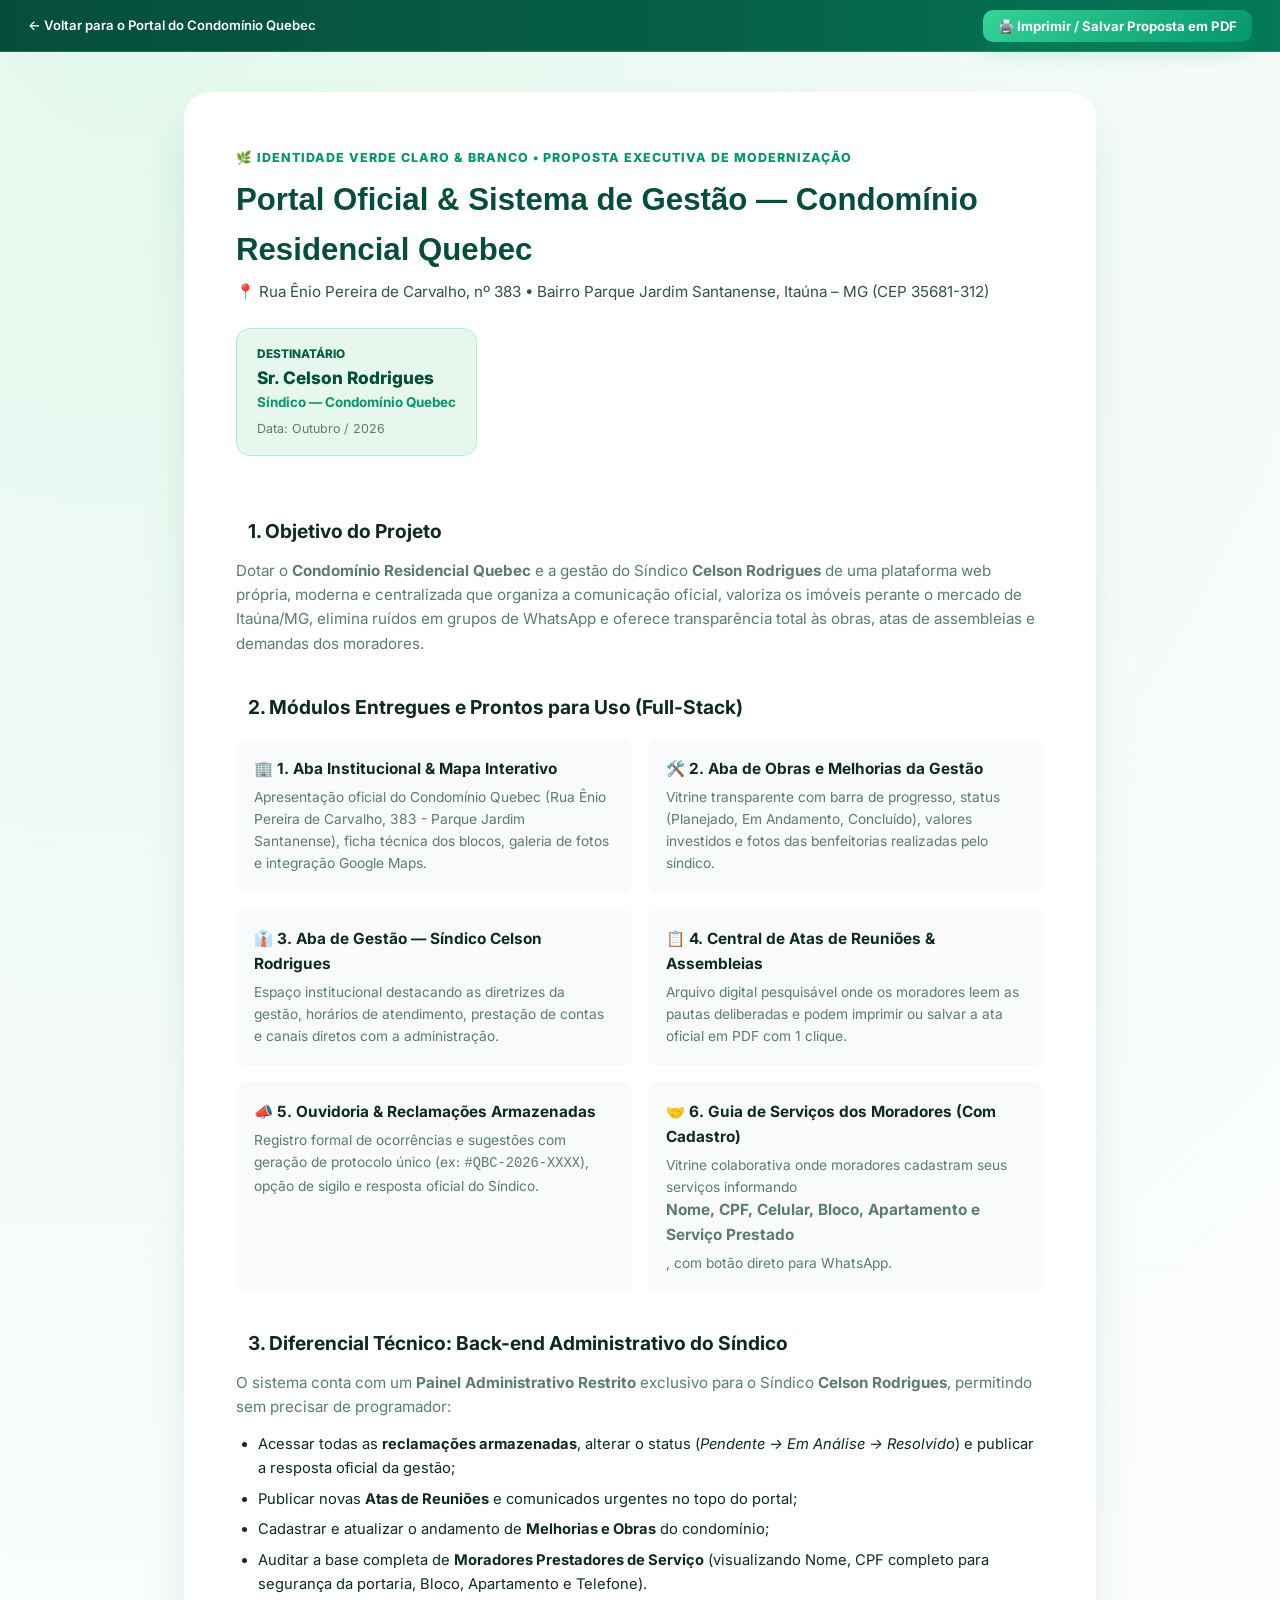
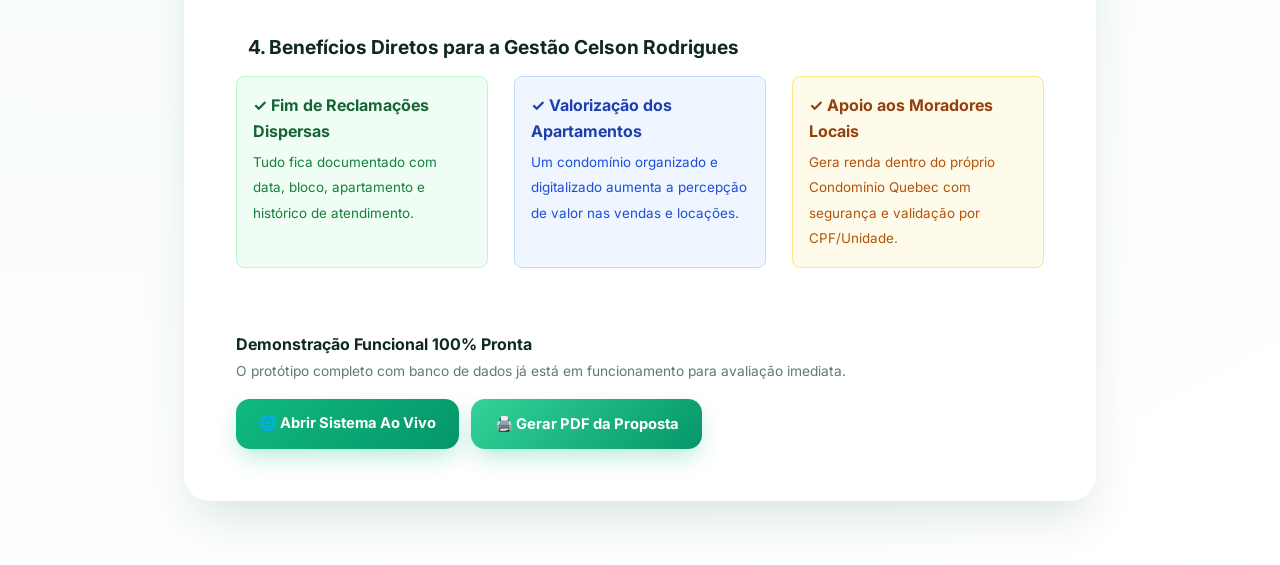
==== proposta-sindico.html @ 851bff45 "Add files via upload" ====
<!DOCTYPE html>
<html lang="pt-BR">
<head>
  <meta charset="UTF-8" />
  <meta name="viewport" content="width=device-width, initial-scale=1.0" />
  <title>Proposta Executiva de Implantação | Portal Condomínio Residencial Quebec</title>
  <link rel="preconnect" href="https://fonts.googleapis.com">
  <link rel="preconnect" href="https://fonts.gstatic.com" crossorigin>
  <link href="https://fonts.googleapis.com/css2?family=Inter:wght@400;500;600;700;800&display=swap" rel="stylesheet">
  <link rel="stylesheet" href="styles.css" />
  <style>
    .proposal-wrap {
      max-width: 960px;
      margin: 2.5rem auto 4rem;
      padding: 0 1.5rem;
    }
    .proposal-sheet {
      background: #ffffff;
      border: 1px solid var(--border);
      border-radius: var(--radius-lg);
      padding: 3.25rem;
      box-shadow: var(--shadow-lg);
    }
    .proposal-header {
      display: flex;
      justify-content: space-between;
      align-items: flex-start;
      border-bottom: 3px solid var(--bg-dark);
      padding-bottom: 1.75rem;
      margin-bottom: 2rem;
      gap: 1.5rem;
      flex-wrap: wrap;
    }
    .proposal-section {
      margin-bottom: 2.25rem;
    }
    .proposal-section h3 {
      font-size: 1.2rem;
      color: var(--bg-dark);
      margin-bottom: 0.75rem;
      border-left: 4px solid var(--accent);
      padding-left: 0.75rem;
    }
    .module-grid {
      display: grid;
      grid-template-columns: repeat(2, 1fr);
      gap: 1rem;
      margin-top: 1rem;
    }
    .module-box {
      background: #f8fafc;
      border: 1px solid var(--border);
      border-radius: 10px;
      padding: 1.15rem;
    }
    .module-box strong {
      display: block;
      color: var(--primary);
      margin-bottom: 0.3rem;
      font-size: 0.96rem;
    }
    .module-box p {
      font-size: 0.86rem;
      color: var(--text-muted);
    }
    @media print {
      .no-print { display: none !important; }
      body { background: #fff; }
      .proposal-sheet { box-shadow: none; border: none; padding: 0; }
    }
    @media (max-width: 768px) {
      .module-grid { grid-template-columns: 1fr; }
      .proposal-sheet { padding: 1.75rem; }
    }
  </style>
</head>
<body>

  <div class="topbar no-print">
    <div class="topbar-inner">
      <div>
        <a href="index.html" style="color:#fff; text-decoration:none; font-weight:600;">← Voltar para o Portal do Condomínio Quebec</a>
      </div>
      <div style="display:flex; gap:0.75rem;">
        <button class="btn btn-gold btn-sm" onclick="window.print()">🖨️ Imprimir / Salvar Proposta em PDF</button>
      </div>
    </div>
  </div>

  <div class="proposal-wrap">
    <div class="proposal-sheet">
      <div class="proposal-header" style="border-bottom-color: var(--green-forest);">
        <div>
          <span style="font-size:0.78rem; font-weight:800; color:var(--green-medium); text-transform:uppercase; letter-spacing:0.08em;">
            🌿 Identidade Verde Claro & Branco • Proposta Executiva de Modernização
          </span>
          <h1 style="font-family:'Outfit',sans-serif; font-size:1.95rem; font-weight:800; color:var(--green-forest); margin-top:0.35rem;">
            Portal Oficial & Sistema de Gestão — Condomínio Residencial Quebec
          </h1>
          <p style="color:var(--text-body); font-size:0.95rem; margin-top:0.3rem;">
            📍 Rua Ênio Pereira de Carvalho, nº 383 • Bairro Parque Jardim Santanense, Itaúna – MG (CEP 35681-312)
          </p>
        </div>
        <div style="background:var(--bg-soft-green); border:1.5px solid var(--border-strong); padding:1rem 1.25rem; border-radius:14px; min-width:240px;">
          <div style="font-size:0.74rem; color:var(--green-deep); text-transform:uppercase; font-weight:800;">Destinatário</div>
          <div style="font-size:1.08rem; font-weight:800; color:var(--green-forest);">Sr. Celson Rodrigues</div>
          <div style="font-size:0.84rem; color:var(--green-medium); font-weight:700;">Síndico — Condomínio Quebec</div>
          <div style="font-size:0.78rem; color:var(--text-muted); margin-top:0.35rem;">Data: Outubro / 2026</div>
        </div>
      </div>

      <div class="proposal-section">
        <h3>1. Objetivo do Projeto</h3>
        <p style="color:var(--text-muted); font-size:0.95rem;">
          Dotar o <strong>Condomínio Residencial Quebec</strong> e a gestão do Síndico <strong>Celson Rodrigues</strong> de uma plataforma web própria, moderna e centralizada que organiza a comunicação oficial, valoriza os imóveis perante o mercado de Itaúna/MG, elimina ruídos em grupos de WhatsApp e oferece transparência total às obras, atas de assembleias e demandas dos moradores.
        </p>
      </div>

      <div class="proposal-section">
        <h3>2. Módulos Entregues e Prontos para Uso (Full-Stack)</h3>
        <div class="module-grid">
          <div class="module-box">
            <strong>🏢 1. Aba Institucional & Mapa Interativo</strong>
            <p>Apresentação oficial do Condomínio Quebec (Rua Ênio Pereira de Carvalho, 383 - Parque Jardim Santanense), ficha técnica dos blocos, galeria de fotos e integração Google Maps.</p>
          </div>
          <div class="module-box">
            <strong>🛠️ 2. Aba de Obras e Melhorias da Gestão</strong>
            <p>Vitrine transparente com barra de progresso, status (Planejado, Em Andamento, Concluído), valores investidos e fotos das benfeitorias realizadas pelo síndico.</p>
          </div>
          <div class="module-box">
            <strong>👔 3. Aba de Gestão — Síndico Celson Rodrigues</strong>
            <p>Espaço institucional destacando as diretrizes da gestão, horários de atendimento, prestação de contas e canais diretos com a administração.</p>
          </div>
          <div class="module-box">
            <strong>📋 4. Central de Atas de Reuniões & Assembleias</strong>
            <p>Arquivo digital pesquisável onde os moradores leem as pautas deliberadas e podem imprimir ou salvar a ata oficial em PDF com 1 clique.</p>
          </div>
          <div class="module-box">
            <strong>📣 5. Ouvidoria & Reclamações Armazenadas</strong>
            <p>Registro formal de ocorrências e sugestões com geração de protocolo único (ex: <code>#QBC-2026-XXXX</code>), opção de sigilo e resposta oficial do Síndico.</p>
          </div>
          <div class="module-box">
            <strong>🤝 6. Guia de Serviços dos Moradores (Com Cadastro)</strong>
            <p>Vitrine colaborativa onde moradores cadastram seus serviços informando <strong>Nome, CPF, Celular, Bloco, Apartamento e Serviço Prestado</strong>, com botão direto para WhatsApp.</p>
          </div>
        </div>
      </div>

      <div class="proposal-section">
        <h3>3. Diferencial Técnico: Back-end Administrativo do Síndico</h3>
        <p style="color:var(--text-muted); font-size:0.95rem; margin-bottom:0.85rem;">
          O sistema conta com um <strong>Painel Administrativo Restrito</strong> exclusivo para o Síndico <strong>Celson Rodrigues</strong>, permitindo sem precisar de programador:
        </p>
        <ul style="padding-left:1.35rem; color:var(--text-main); font-size:0.92rem; display:flex; flex-direction:column; gap:0.45rem;">
          <li>Acessar todas as <strong>reclamações armazenadas</strong>, alterar o status (<em>Pendente → Em Análise → Resolvido</em>) e publicar a resposta oficial da gestão;</li>
          <li>Publicar novas <strong>Atas de Reuniões</strong> e comunicados urgentes no topo do portal;</li>
          <li>Cadastrar e atualizar o andamento de <strong>Melhorias e Obras</strong> do condomínio;</li>
          <li>Auditar a base completa de <strong>Moradores Prestadores de Serviço</strong> (visualizando Nome, CPF completo para segurança da portaria, Bloco, Apartamento e Telefone).</li>
        </ul>
      </div>

      <div class="proposal-section">
        <h3>4. Benefícios Diretos para a Gestão Celson Rodrigues</h3>
        <div class="grid-3" style="margin-top:0.85rem;">
          <div style="background:#f0fdf4; border:1px solid #bbf7d0; padding:1rem; border-radius:8px;">
            <strong style="color:#166534; display:block; margin-bottom:0.25rem;">✓ Fim de Reclamações Dispersas</strong>
            <span style="font-size:0.84rem; color:#15803d;">Tudo fica documentado com data, bloco, apartamento e histórico de atendimento.</span>
          </div>
          <div style="background:#eff6ff; border:1px solid #bfdbfe; padding:1rem; border-radius:8px;">
            <strong style="color:#1e40af; display:block; margin-bottom:0.25rem;">✓ Valorização dos Apartamentos</strong>
            <span style="font-size:0.84rem; color:#1d4ed8;">Um condomínio organizado e digitalizado aumenta a percepção de valor nas vendas e locações.</span>
          </div>
          <div style="background:#fffbeb; border:1px solid #fde68a; padding:1rem; border-radius:8px;">
            <strong style="color:#92400e; display:block; margin-bottom:0.25rem;">✓ Apoio aos Moradores Locais</strong>
            <span style="font-size:0.84rem; color:#b45309;">Gera renda dentro do próprio Condomínio Quebec com segurança e validação por CPF/Unidade.</span>
          </div>
        </div>
      </div>

      <div style="border-top:2px dashed var(--border); padding-top:1.75rem; margin-top:2.25rem; display:flex; justify-content:space-between; align-items:center; flex-wrap:wrap; gap:1rem;">
        <div>
          <strong style="color:var(--bg-dark); display:block;">Demonstração Funcional 100% Pronta</strong>
          <span style="font-size:0.86rem; color:var(--text-muted);">O protótipo completo com banco de dados já está em funcionamento para avaliação imediata.</span>
        </div>
        <div class="no-print" style="display:flex; gap:0.75rem;">
          <a href="index.html" class="btn btn-primary">🌐 Abrir Sistema Ao Vivo</a>
          <button class="btn btn-gold" onclick="window.print()">🖨️ Gerar PDF da Proposta</button>
        </div>
      </div>
    </div>
  </div>

</body>
</html>
---- styles.css ----
:root {
  /* Paleta Oficial Condomínio Quebec: Verde Claro Arquitetônico & Branco Puro */
  --bg-page: #f3faf6;
  --bg-surface: #ffffff;
  --bg-soft-green: #e6f7ee;
  --bg-pastel-green: #d1f2e0;
  --bg-glass: rgba(255, 255, 255, 0.86);

  --green-pastel: #86efac;
  --green-light: #34d399;
  --green-primary: #10b981;
  --green-medium: #059669;
  --green-deep: #065f46;
  --green-forest: #064e3b;

  --text-dark: #0f291e;
  --text-body: #335244;
  --text-muted: #5c7c6d;
  --border-soft: #d5ece0;
  --border-strong: #a7f3d0;

  --shadow-xs: 0 2px 6px rgba(6, 78, 59, 0.04);
  --shadow-sm: 0 6px 18px -4px rgba(6, 78, 59, 0.07);
  --shadow-md: 0 14px 32px -8px rgba(6, 78, 59, 0.11);
  --shadow-lg: 0 24px 48px -12px rgba(6, 78, 59, 0.16);
  --shadow-glow: 0 10px 25px -4px rgba(16, 185, 129, 0.32);

  --radius-sm: 12px;
  --radius-md: 18px;
  --radius-lg: 26px;
  --radius-xl: 34px;
}

* {
  box-sizing: border-box;
  margin: 0;
  padding: 0;
}

html {
  scroll-behavior: smooth;
}

body {
  font-family: 'Plus Jakarta Sans', 'Inter', -apple-system, BlinkMacSystemFont, sans-serif;
  background: radial-gradient(circle at 10% 0%, #e2f8ec 0%, #f5fbf8 45%, #ffffff 100%);
  color: var(--text-dark);
  line-height: 1.6;
  -webkit-font-smoothing: antialiased;
  min-height: 100vh;
}

/* Barra Institucional Superior */
.topbar {
  background: linear-gradient(90deg, var(--green-forest) 0%, var(--green-deep) 55%, #047857 100%);
  color: #ecfdf5;
  font-size: 0.82rem;
  padding: 0.6rem 1.75rem;
  border-bottom: 1px solid rgba(167, 243, 208, 0.2);
}

.topbar-inner {
  max-width: 1320px;
  margin: 0 auto;
  display: flex;
  justify-content: space-between;
  align-items: center;
  flex-wrap: wrap;
  gap: 0.75rem;
}

.topbar-left, .topbar-right {
  display: flex;
  align-items: center;
  gap: 1rem;
  flex-wrap: wrap;
}

.topbar-pill {
  background: rgba(255, 255, 255, 0.14);
  backdrop-filter: blur(8px);
  color: #ffffff;
  border: 1px solid rgba(167, 243, 208, 0.35);
  padding: 0.2rem 0.75rem;
  border-radius: 999px;
  font-weight: 700;
  font-size: 0.75rem;
  display: inline-flex;
  align-items: center;
  gap: 0.4rem;
}

.api-status-pill {
  display: inline-flex;
  align-items: center;
  gap: 0.45rem;
  font-size: 0.76rem;
  padding: 0.22rem 0.75rem;
  border-radius: 999px;
  background: rgba(209, 250, 229, 0.16);
  color: #a7f3d0;
  font-weight: 600;
  border: 1px solid rgba(110, 231, 183, 0.3);
}

.api-status-dot {
  width: 8px;
  height: 8px;
  border-radius: 50%;
  background: #34d399;
  box-shadow: 0 0 10px #34d399;
}

/* Navbar Flutuante Branca & Verde Claro */
.navbar {
  position: sticky;
  top: 0;
  z-index: 150;
  background: rgba(255, 255, 255, 0.9);
  backdrop-filter: blur(18px);
  -webkit-backdrop-filter: blur(18px);
  border-bottom: 1px solid var(--border-soft);
  box-shadow: var(--shadow-xs);
}

.navbar-inner {
  max-width: 1320px;
  margin: 0 auto;
  padding: 0.85rem 1.75rem;
  display: flex;
  align-items: center;
  justify-content: space-between;
  gap: 1rem;
  flex-wrap: wrap;
}

.brand {
  display: flex;
  align-items: center;
  gap: 0.95rem;
  text-decoration: none;
  color: var(--text-dark);
  cursor: pointer;
}

.brand-crest {
  width: 50px;
  height: 50px;
  border-radius: 16px;
  background: linear-gradient(135deg, #d1fae5 0%, #6ee7b7 45%, #10b981 100%);
  color: var(--green-forest);
  display: flex;
  align-items: center;
  justify-content: center;
  font-weight: 900;
  font-size: 1.25rem;
  letter-spacing: -0.03em;
  box-shadow: 0 8px 20px -4px rgba(16, 185, 129, 0.35);
  border: 2px solid #ffffff;
  position: relative;
}

.brand-text h1 {
  font-family: 'Outfit', 'Plus Jakarta Sans', sans-serif;
  font-size: 1.28rem;
  font-weight: 800;
  letter-spacing: -0.02em;
  color: var(--green-forest);
  line-height: 1.15;
}

.brand-text span {
  font-size: 0.76rem;
  color: var(--text-muted);
  display: block;
  font-weight: 600;
}

.nav-tabs {
  display: flex;
  align-items: center;
  gap: 0.35rem;
  flex-wrap: wrap;
  background: var(--bg-page);
  padding: 0.35rem;
  border-radius: 16px;
  border: 1px solid var(--border-soft);
}

.nav-tab {
  border: none;
  background: transparent;
  color: var(--text-body);
  font-size: 0.86rem;
  font-weight: 700;
  padding: 0.58rem 0.95rem;
  border-radius: 12px;
  cursor: pointer;
  transition: all 0.22s cubic-bezier(0.16, 1, 0.3, 1);
  display: inline-flex;
  align-items: center;
  gap: 0.45rem;
  font-family: inherit;
}

.nav-tab:hover {
  background: #ffffff;
  color: var(--green-deep);
  box-shadow: var(--shadow-xs);
}

.nav-tab.active {
  background: linear-gradient(135deg, var(--green-primary) 0%, var(--green-medium) 100%);
  color: #ffffff;
  box-shadow: var(--shadow-glow);
}

.nav-tab.admin-tab {
  background: var(--bg-soft-green);
  color: var(--green-forest);
  border: 1px solid var(--border-strong);
}

.nav-tab.admin-tab.active {
  background: var(--green-forest);
  color: #a7f3d0;
  border-color: var(--green-forest);
}

.nav-badge {
  background: rgba(255, 255, 255, 0.25);
  color: inherit;
  padding: 0.08rem 0.5rem;
  border-radius: 999px;
  font-size: 0.72rem;
  font-weight: 800;
}

.nav-tab:not(.active) .nav-badge {
  background: var(--bg-pastel-green);
  color: var(--green-forest);
}

/* Comunicado Rápido no Topo */
.notice-bar {
  background: linear-gradient(90deg, #ecfdf5 0%, #d1fae5 50%, #ecfdf5 100%);
  border-bottom: 1px solid var(--border-strong);
  padding: 0.68rem 1.75rem;
}

.notice-bar-inner {
  max-width: 1320px;
  margin: 0 auto;
  display: flex;
  align-items: center;
  justify-content: space-between;
  gap: 1rem;
  flex-wrap: wrap;
}

.notice-bar-content {
  display: flex;
  align-items: center;
  gap: 0.75rem;
  font-size: 0.88rem;
  color: var(--green-forest);
}

.notice-pill {
  background: var(--green-medium);
  color: #ffffff;
  font-weight: 800;
  font-size: 0.7rem;
  text-transform: uppercase;
  padding: 0.24rem 0.65rem;
  border-radius: 999px;
  letter-spacing: 0.06em;
  white-space: nowrap;
}

/* Container Principal */
.main-container {
  max-width: 1320px;
  margin: 0 auto;
  padding: 2.25rem 1.75rem 4.5rem;
}

.tab-panel {
  display: none;
  animation: panelSlide 0.35s cubic-bezier(0.16, 1, 0.3, 1);
}

.tab-panel.active {
  display: block;
}

@keyframes panelSlide {
  from { opacity: 0; transform: translateY(10px); }
  to { opacity: 1; transform: translateY(0); }
}

/* HERO ARQUITETÔNICO VERDE CLARO & BRANCO */
.hero {
  position: relative;
  border-radius: var(--radius-xl);
  overflow: hidden;
  background:
    linear-gradient(115deg, rgba(6, 78, 59, 0.92) 0%, rgba(5, 150, 105, 0.82) 52%, rgba(16, 185, 129, 0.72) 100%),
    url('assets/fachada-quebec.png'),
    url('https://images.unsplash.com/photo-1545324418-cc1a3fa10c00?auto=format&fit=crop&w=1600&q=85');
  background-size: cover;
  background-position: center;
  color: #ffffff;
  padding: 3.75rem 3.5rem;
  margin-bottom: 2.5rem;
  box-shadow: var(--shadow-lg);
  display: grid;
  grid-template-columns: 1.3fr 0.9fr;
  gap: 2.75rem;
  align-items: center;
  border: 3px solid #ffffff;
}

.hero::before {
  content: '';
  position: absolute;
  top: -120px;
  right: -120px;
  width: 380px;
  height: 380px;
  border-radius: 50%;
  background: radial-gradient(circle, rgba(167, 243, 208, 0.35) 0%, transparent 70%);
  pointer-events: none;
}

.hero-tag {
  display: inline-flex;
  align-items: center;
  gap: 0.55rem;
  background: rgba(255, 255, 255, 0.18);
  backdrop-filter: blur(10px);
  border: 1px solid rgba(167, 243, 208, 0.55);
  color: #ecfdf5;
  padding: 0.42rem 1rem;
  border-radius: 999px;
  font-size: 0.82rem;
  font-weight: 700;
  margin-bottom: 1.25rem;
}

.hero h2 {
  font-family: 'Outfit', 'Plus Jakarta Sans', sans-serif;
  font-size: 2.75rem;
  font-weight: 800;
  line-height: 1.12;
  letter-spacing: -0.025em;
  margin-bottom: 1.1rem;
  text-shadow: 0 2px 16px rgba(6, 78, 59, 0.25);
}

.hero p {
  font-size: 1.06rem;
  color: #ecfdf5;
  margin-bottom: 2rem;
  max-width: 650px;
  opacity: 0.96;
}

.hero-actions {
  display: flex;
  flex-wrap: wrap;
  gap: 0.9rem;
}

/* Botões Premium */
.btn {
  display: inline-flex;
  align-items: center;
  justify-content: center;
  gap: 0.55rem;
  padding: 0.82rem 1.45rem;
  border-radius: 14px;
  font-weight: 700;
  font-size: 0.92rem;
  cursor: pointer;
  transition: all 0.22s ease;
  border: none;
  text-decoration: none;
  font-family: inherit;
}

.btn-primary {
  background: linear-gradient(135deg, var(--green-primary) 0%, var(--green-medium) 100%);
  color: #ffffff;
  box-shadow: var(--shadow-glow);
}

.btn-primary:hover {
  transform: translateY(-2px);
  filter: brightness(1.05);
}

.btn-white {
  background: #ffffff;
  color: var(--green-forest);
  box-shadow: 0 10px 25px rgba(0, 0, 0, 0.12);
}

.btn-white:hover {
  background: #ecfdf5;
  transform: translateY(-2px);
}

.btn-gold {
  background: linear-gradient(135deg, #34d399 0%, #059669 100%);
  color: #ffffff;
  box-shadow: var(--shadow-glow);
}

.btn-gold:hover {
  filter: brightness(1.06);
  transform: translateY(-2px);
}

.btn-outline-light {
  background: rgba(255, 255, 255, 0.16);
  backdrop-filter: blur(8px);
  color: #ffffff;
  border: 1.5px solid rgba(255, 255, 255, 0.45);
}

.btn-outline-light:hover {
  background: rgba(255, 255, 255, 0.28);
}

.btn-outline {
  background: #ffffff;
  color: var(--green-forest);
  border: 1.5px solid var(--border-strong);
}

.btn-outline:hover {
  background: var(--bg-soft-green);
  border-color: var(--green-primary);
}

.btn-whatsapp {
  background: linear-gradient(135deg, #22c55e 0%, #16a34a 100%);
  color: #ffffff;
  box-shadow: 0 6px 16px rgba(22, 163, 74, 0.28);
}

.btn-whatsapp:hover {
  transform: translateY(-1px);
  filter: brightness(1.05);
}

.btn-danger {
  background: #fee2e2;
  color: #b91c1c;
}

.btn-danger:hover {
  background: #ef4444;
  color: #ffffff;
}

.btn-sm {
  padding: 0.5rem 0.95rem;
  font-size: 0.82rem;
  border-radius: 10px;
}

/* Card de Vidro no Hero */
.hero-card {
  background: rgba(255, 255, 255, 0.94);
  backdrop-filter: blur(16px);
  color: var(--text-dark);
  border: 2px solid #d1fae5;
  border-radius: var(--radius-lg);
  padding: 1.85rem;
  box-shadow: 0 20px 40px rgba(6, 78, 59, 0.22);
}

.hero-card-header {
  display: flex;
  align-items: center;
  justify-content: space-between;
  margin-bottom: 1.15rem;
  padding-bottom: 0.85rem;
  border-bottom: 2px solid var(--bg-soft-green);
}

.hero-card h3 {
  font-size: 1.08rem;
  font-weight: 800;
  color: var(--green-forest);
  display: flex;
  align-items: center;
  gap: 0.5rem;
}

.color-swatch-pill {
  display: inline-flex;
  align-items: center;
  gap: 0.35rem;
  background: var(--bg-soft-green);
  color: var(--green-deep);
  padding: 0.25rem 0.65rem;
  border-radius: 999px;
  font-size: 0.72rem;
  font-weight: 700;
  border: 1px solid var(--border-strong);
}

.swatch-dots {
  display: inline-flex;
  gap: 3px;
}

.swatch-dot-green {
  width: 10px;
  height: 10px;
  border-radius: 50%;
  background: #6ee7b7;
  border: 1px solid #059669;
}

.swatch-dot-white {
  width: 10px;
  height: 10px;
  border-radius: 50%;
  background: #ffffff;
  border: 1px solid #94a3b8;
}

.hero-info-list {
  list-style: none;
  display: flex;
  flex-direction: column;
  gap: 0.75rem;
  font-size: 0.88rem;
}

.hero-info-list li {
  display: flex;
  justify-content: space-between;
  align-items: center;
  border-bottom: 1px dashed var(--border-soft);
  padding-bottom: 0.55rem;
  gap: 0.5rem;
}

.hero-info-list li span:first-child {
  color: var(--text-muted);
  font-weight: 600;
}

.hero-info-list li strong {
  color: var(--text-dark);
  text-align: right;
  font-weight: 700;
}

/* KPI Cards Modernos */
.kpi-grid {
  display: grid;
  grid-template-columns: repeat(4, 1fr);
  gap: 1.35rem;
  margin-bottom: 2.75rem;
}

.kpi-card {
  background: linear-gradient(180deg, #ffffff 0%, #f7fcf9 100%);
  border: 1.5px solid var(--border-soft);
  border-radius: var(--radius-md);
  padding: 1.45rem 1.5rem;
  box-shadow: var(--shadow-sm);
  display: flex;
  align-items: center;
  gap: 1.1rem;
  transition: all 0.25s ease;
  position: relative;
  overflow: hidden;
}

.kpi-card::after {
  content: '';
  position: absolute;
  bottom: 0;
  left: 0;
  right: 0;
  height: 4px;
  background: linear-gradient(90deg, var(--green-pastel), var(--green-primary));
}

.kpi-card:hover {
  transform: translateY(-4px);
  box-shadow: var(--shadow-md);
  border-color: var(--green-light);
}

.kpi-icon {
  width: 54px;
  height: 54px;
  border-radius: 16px;
  display: flex;
  align-items: center;
  justify-content: center;
  font-size: 1.5rem;
  flex-shrink: 0;
  background: var(--bg-soft-green);
  color: var(--green-deep);
  border: 1px solid var(--border-strong);
}

.kpi-data h4 {
  font-family: 'Outfit', sans-serif;
  font-size: 1.75rem;
  font-weight: 800;
  color: var(--green-forest);
  line-height: 1.1;
}

.kpi-data p {
  font-size: 0.83rem;
  color: var(--text-muted);
  font-weight: 600;
  margin-top: 0.2rem;
}

/* Cabeçalhos de Seção */
.section-header {
  display: flex;
  justify-content: space-between;
  align-items: flex-end;
  gap: 1.25rem;
  margin-bottom: 1.85rem;
  flex-wrap: wrap;
}

.section-header-left .eyebrow {
  display: inline-block;
  text-transform: uppercase;
  font-size: 0.75rem;
  font-weight: 800;
  letter-spacing: 0.09em;
  color: var(--green-medium);
  background: var(--bg-soft-green);
  padding: 0.25rem 0.75rem;
  border-radius: 999px;
  border: 1px solid var(--border-strong);
  margin-bottom: 0.55rem;
}

.section-header-left h2 {
  font-family: 'Outfit', 'Plus Jakarta Sans', sans-serif;
  font-size: 1.9rem;
  font-weight: 800;
  color: var(--green-forest);
  letter-spacing: -0.02em;
}

.section-header-left p {
  color: var(--text-body);
  font-size: 0.96rem;
  margin-top: 0.3rem;
}

/* Grids & Cards */
.grid-2 {
  display: grid;
  grid-template-columns: repeat(2, 1fr);
  gap: 1.65rem;
}

.grid-3 {
  display: grid;
  grid-template-columns: repeat(3, 1fr);
  gap: 1.65rem;
}

.card {
  background: var(--bg-surface);
  border: 1.5px solid var(--border-soft);
  border-radius: var(--radius-lg);
  padding: 1.85rem;
  box-shadow: var(--shadow-sm);
}

.card-title {
  font-family: 'Outfit', sans-serif;
  font-size: 1.22rem;
  font-weight: 800;
  margin-bottom: 0.85rem;
  color: var(--green-forest);
  display: flex;
  align-items: center;
  gap: 0.55rem;
}

/* Mapa Interativo dos Blocos (Bloco A ao F) em Verde Claro & Branco */
.blocks-showcase {
  background: linear-gradient(135deg, #e6f7ee 0%, #ffffff 55%, #ecfdf5 100%);
  border: 2px solid var(--border-strong);
  border-radius: var(--radius-lg);
  padding: 2rem;
  margin-bottom: 2.5rem;
  box-shadow: var(--shadow-sm);
}

.blocks-grid {
  display: grid;
  grid-template-columns: repeat(6, 1fr);
  gap: 1rem;
  margin-top: 1.25rem;
}

.block-tower {
  background: #ffffff;
  border: 2px solid #a7f3d0;
  border-top: 8px solid #6ee7b7;
  border-radius: 16px;
  padding: 1.1rem 0.9rem;
  text-align: center;
  cursor: pointer;
  transition: all 0.22s ease;
  box-shadow: var(--shadow-xs);
  position: relative;
}

.block-tower:hover, .block-tower.active {
  transform: translateY(-4px);
  border-color: var(--green-medium);
  border-top-color: var(--green-primary);
  box-shadow: var(--shadow-md);
  background: #f0fdf4;
}

.block-windows {
  display: grid;
  grid-template-columns: repeat(2, 1fr);
  gap: 5px;
  max-width: 56px;
  margin: 0.55rem auto;
  padding: 6px;
  background: #d1fae5;
  border-radius: 8px;
  border: 1px solid #6ee7b7;
}

.block-window {
  height: 10px;
  background: #ffffff;
  border-radius: 2px;
  border: 1px solid #34d399;
}

.block-tower h4 {
  font-size: 0.98rem;
  font-weight: 800;
  color: var(--green-forest);
}

.block-tower span {
  font-size: 0.74rem;
  color: var(--text-muted);
  display: block;
  margin-top: 0.15rem;
}

/* Galeria de Fotos em Verde Claro & Branco */
.gallery-grid {
  display: grid;
  grid-template-columns: repeat(3, 1fr);
  gap: 1.4rem;
  margin-top: 1.25rem;
}

.gallery-item {
  position: relative;
  border-radius: var(--radius-md);
  overflow: hidden;
  height: 270px;
  border: 3px solid #ffffff;
  box-shadow: var(--shadow-md);
  background: var(--bg-soft-green);
}

.gallery-item img {
  width: 100%;
  height: 100%;
  object-fit: cover;
  transition: transform 0.45s ease;
}

.gallery-item:hover img {
  transform: scale(1.06);
}

.gallery-caption {
  position: absolute;
  inset: auto 0 0 0;
  background: linear-gradient(to top, rgba(6, 78, 59, 0.94) 0%, rgba(6, 78, 59, 0.55) 65%, transparent 100%);
  color: #ffffff;
  padding: 2rem 1.2rem 1rem;
}

.gallery-caption strong {
  display: block;
  font-size: 0.98rem;
  color: #ecfdf5;
}

.gallery-caption span {
  font-size: 0.8rem;
  color: #a7f3d0;
}

.map-frame-wrapper {
  border-radius: var(--radius-md);
  overflow: hidden;
  border: 2px solid var(--border-strong);
  height: 340px;
  background: var(--bg-soft-green);
  box-shadow: var(--shadow-xs);
}

.map-frame-wrapper iframe {
  width: 100%;
  height: 100%;
  border: 0;
}

/* Feature Items */
.feature-list {
  display: grid;
  grid-template-columns: repeat(2, 1fr);
  gap: 0.95rem;
  margin-top: 1.15rem;
}

.feature-item {
  background: linear-gradient(135deg, #f4fbf7 0%, #ffffff 100%);
  border: 1px solid var(--border-soft);
  border-radius: var(--radius-sm);
  padding: 0.95rem 1.05rem;
  display: flex;
  align-items: flex-start;
  gap: 0.8rem;
}

.feature-item-icon {
  width: 38px;
  height: 38px;
  border-radius: 10px;
  background: var(--bg-pastel-green);
  color: var(--green-forest);
  display: flex;
  align-items: center;
  justify-content: center;
  font-size: 1.15rem;
  flex-shrink: 0;
}

.feature-item strong {
  display: block;
  font-size: 0.92rem;
  color: var(--green-forest);
}

.feature-item span {
  font-size: 0.81rem;
  color: var(--text-body);
}

/* Filtros e Melhorias */
.filter-bar {
  display: flex;
  align-items: center;
  gap: 0.5rem;
  flex-wrap: wrap;
}

.filter-btn {
  padding: 0.52rem 1.05rem;
  border-radius: 999px;
  border: 1.5px solid var(--border-soft);
  background: #ffffff;
  color: var(--text-body);
  font-weight: 700;
  font-size: 0.84rem;
  cursor: pointer;
  transition: all 0.2s ease;
  font-family: inherit;
}

.filter-btn.active, .filter-btn:hover {
  background: var(--green-primary);
  color: #ffffff;
  border-color: var(--green-primary);
  box-shadow: 0 4px 12px rgba(16, 185, 129, 0.25);
}

.melhoria-card {
  background: #ffffff;
  border: 1.5px solid var(--border-soft);
  border-radius: var(--radius-lg);
  overflow: hidden;
  box-shadow: var(--shadow-sm);
  display: flex;
  flex-direction: column;
  transition: all 0.25s ease;
}

.melhoria-card:hover {
  transform: translateY(-4px);
  box-shadow: var(--shadow-md);
  border-color: var(--green-light);
}

.melhoria-img {
  height: 205px;
  position: relative;
  overflow: hidden;
}

.melhoria-img img {
  width: 100%;
  height: 100%;
  object-fit: cover;
}

.status-badge {
  display: inline-flex;
  align-items: center;
  gap: 0.35rem;
  padding: 0.28rem 0.75rem;
  border-radius: 999px;
  font-size: 0.74rem;
  font-weight: 800;
  text-transform: uppercase;
  letter-spacing: 0.04em;
}

.status-concluido, .status-resolvido {
  background: #d1fae5;
  color: #065f46;
  border: 1px solid #6ee7b7;
}

.status-andamento, .status-analise {
  background: #fef3c7;
  color: #92400e;
  border: 1px solid #fcd34d;
}

.status-planejado, .status-pendente {
  background: #e0f2fe;
  color: #075985;
  border: 1px solid #7dd3fc;
}

.melhoria-body {
  padding: 1.5rem;
  flex: 1;
  display: flex;
  flex-direction: column;
}

.melhoria-meta {
  display: flex;
  justify-content: space-between;
  align-items: center;
  margin-bottom: 0.75rem;
  font-size: 0.8rem;
  color: var(--text-muted);
  font-weight: 600;
}

.melhoria-body h3 {
  font-family: 'Outfit', sans-serif;
  font-size: 1.15rem;
  font-weight: 800;
  color: var(--green-forest);
  margin-bottom: 0.55rem;
}

.melhoria-body p {
  font-size: 0.89rem;
  color: var(--text-body);
  margin-bottom: 1.1rem;
  flex: 1;
}

.progress-wrap {
  margin-top: auto;
  padding-top: 0.9rem;
  border-top: 1px solid var(--border-soft);
}

.progress-labels {
  display: flex;
  justify-content: space-between;
  font-size: 0.79rem;
  font-weight: 700;
  color: var(--green-deep);
  margin-bottom: 0.4rem;
}

.progress-bar {
  height: 9px;
  background: var(--bg-soft-green);
  border-radius: 999px;
  overflow: hidden;
}

.progress-fill {
  height: 100%;
  background: linear-gradient(90deg, var(--green-light), var(--green-medium));
  border-radius: 999px;
}

/* Gestão Síndico Celson Rodrigues */
.sindico-hero {
  background: linear-gradient(125deg, var(--green-forest) 0%, var(--green-deep) 55%, var(--green-medium) 100%);
  color: #ffffff;
  border-radius: var(--radius-xl);
  padding: 2.85rem;
  display: grid;
  grid-template-columns: auto 1fr;
  gap: 2.5rem;
  align-items: center;
  margin-bottom: 2.25rem;
  box-shadow: var(--shadow-lg);
  border: 3px solid #d1fae5;
}

.sindico-avatar {
  width: 138px;
  height: 138px;
  border-radius: 28px;
  background: linear-gradient(135deg, #ffffff 0%, #d1fae5 100%);
  display: flex;
  flex-direction: column;
  align-items: center;
  justify-content: center;
  font-family: 'Outfit', sans-serif;
  font-size: 2.7rem;
  font-weight: 900;
  color: var(--green-forest);
  border: 4px solid rgba(167, 243, 208, 0.7);
  box-shadow: 0 14px 30px rgba(0, 0, 0, 0.22);
}

.sindico-avatar span {
  font-size: 0.7rem;
  font-weight: 800;
  text-transform: uppercase;
  letter-spacing: 0.08em;
  margin-top: 0.25rem;
  background: var(--green-medium);
  color: #ffffff;
  padding: 0.15rem 0.6rem;
  border-radius: 99px;
}

/* Atas de Reunião */
.ata-card {
  background: #ffffff;
  border: 1.5px solid var(--border-soft);
  border-left: 6px solid var(--green-primary);
  border-radius: var(--radius-md);
  padding: 1.65rem;
  margin-bottom: 1.25rem;
  box-shadow: var(--shadow-sm);
  display: flex;
  justify-content: space-between;
  align-items: flex-start;
  gap: 1.5rem;
  flex-wrap: wrap;
}

.ata-info {
  flex: 1;
  min-width: 280px;
}

.ata-tags {
  display: flex;
  align-items: center;
  gap: 0.6rem;
  margin-bottom: 0.6rem;
  flex-wrap: wrap;
}

.ata-info h3 {
  font-family: 'Outfit', sans-serif;
  font-size: 1.2rem;
  color: var(--green-forest);
  margin-bottom: 0.45rem;
}

.ata-info p {
  font-size: 0.92rem;
  color: var(--text-body);
  margin-bottom: 0.95rem;
}

.ata-pautas {
  background: var(--bg-page);
  border: 1px solid var(--border-soft);
  border-radius: var(--radius-sm);
  padding: 0.95rem 1.15rem;
  font-size: 0.86rem;
  color: var(--text-dark);
}

.ata-pautas ul {
  list-style: none;
  display: flex;
  flex-direction: column;
  gap: 0.35rem;
}

/* Formulários */
.form-grid {
  display: grid;
  grid-template-columns: repeat(2, 1fr);
  gap: 1.05rem;
}

.form-group {
  display: flex;
  flex-direction: column;
  gap: 0.4rem;
  margin-bottom: 1rem;
}

.form-group.full {
  grid-column: 1 / -1;
}

.form-group label {
  font-size: 0.85rem;
  font-weight: 700;
  color: var(--green-forest);
}

.form-control {
  padding: 0.78rem 1rem;
  border: 1.5px solid var(--border-soft);
  border-radius: 12px;
  font-size: 0.92rem;
  font-family: inherit;
  color: var(--text-dark);
  background: #ffffff;
  transition: all 0.2s ease;
}

.form-control:focus {
  outline: none;
  border-color: var(--green-primary);
  box-shadow: 0 0 0 4px rgba(16, 185, 129, 0.15);
}

textarea.form-control {
  min-height: 110px;
  resize: vertical;
}

/* Reclamações / Ouvidoria */
.reclamacao-item {
  background: #ffffff;
  border: 1.5px solid var(--border-soft);
  border-radius: var(--radius-md);
  padding: 1.45rem;
  margin-bottom: 1.1rem;
  box-shadow: var(--shadow-sm);
}

.reclamacao-header {
  display: flex;
  justify-content: space-between;
  align-items: center;
  gap: 0.75rem;
  margin-bottom: 0.7rem;
  flex-wrap: wrap;
}

.protocolo-tag {
  font-family: 'SFMono-Regular', Consolas, monospace;
  font-size: 0.8rem;
  font-weight: 800;
  background: var(--bg-soft-green);
  color: var(--green-forest);
  padding: 0.25rem 0.65rem;
  border-radius: 8px;
  border: 1px solid var(--border-strong);
}

.sindico-reply {
  margin-top: 1rem;
  background: linear-gradient(90deg, #ecfdf5 0%, #f0fdf4 100%);
  border-left: 4px solid var(--green-primary);
  padding: 0.95rem 1.15rem;
  border-radius: 0 12px 12px 0;
  font-size: 0.88rem;
}

.sindico-reply strong {
  display: block;
  color: var(--green-forest);
  margin-bottom: 0.25rem;
}

/* Guia de Serviços dos Moradores */
.servico-card {
  background: linear-gradient(180deg, #ffffff 0%, #f9fefb 100%);
  border: 1.5px solid var(--border-soft);
  border-radius: var(--radius-lg);
  padding: 1.6rem;
  box-shadow: var(--shadow-sm);
  display: flex;
  flex-direction: column;
  justify-content: space-between;
  transition: all 0.25s ease;
}

.servico-card:hover {
  transform: translateY(-4px);
  box-shadow: var(--shadow-md);
  border-color: var(--green-light);
}

.servico-top {
  display: flex;
  justify-content: space-between;
  align-items: flex-start;
  gap: 0.65rem;
  margin-bottom: 0.9rem;
  flex-wrap: wrap;
}

.morador-apt-badge {
  background: var(--green-forest);
  color: #a7f3d0;
  font-weight: 800;
  font-size: 0.76rem;
  padding: 0.28rem 0.7rem;
  border-radius: 8px;
}

.verified-pill {
  background: var(--bg-soft-green);
  color: var(--green-deep);
  border: 1px solid var(--border-strong);
  font-size: 0.73rem;
  font-weight: 800;
  padding: 0.22rem 0.6rem;
  border-radius: 999px;
}

.servico-card h3 {
  font-family: 'Outfit', sans-serif;
  font-size: 1.16rem;
  color: var(--green-forest);
  margin-bottom: 0.4rem;
}

.servico-provider {
  font-size: 0.88rem;
  font-weight: 700;
  color: var(--green-medium);
  margin-bottom: 0.65rem;
}

.servico-desc {
  font-size: 0.88rem;
  color: var(--text-body);
  margin-bottom: 1.2rem;
}

.servico-footer {
  border-top: 1px solid var(--border-soft);
  padding-top: 1rem;
  display: flex;
  justify-content: space-between;
  align-items: center;
  gap: 0.75rem;
  flex-wrap: wrap;
}

/* Admin Panel */
.admin-login-box {
  max-width: 490px;
  margin: 2rem auto;
  background: #ffffff;
  border: 2px solid var(--border-strong);
  border-radius: var(--radius-lg);
  padding: 2.4rem;
  box-shadow: var(--shadow-md);
}

.admin-subnav {
  display: flex;
  gap: 0.55rem;
  margin-bottom: 1.85rem;
  border-bottom: 1.5px solid var(--border-soft);
  padding-bottom: 0.95rem;
  flex-wrap: wrap;
}

.admin-table-wrap {
  overflow-x: auto;
}

.admin-table {
  width: 100%;
  border-collapse: collapse;
  font-size: 0.88rem;
}

.admin-table th, .admin-table td {
  padding: 0.9rem 1rem;
  text-align: left;
  border-bottom: 1px solid var(--border-soft);
}

.admin-table th {
  background: var(--bg-soft-green);
  font-weight: 800;
  color: var(--green-forest);
  font-size: 0.78rem;
  text-transform: uppercase;
  letter-spacing: 0.04em;
}

/* Modal */
.modal-backdrop {
  position: fixed;
  inset: 0;
  background: rgba(6, 78, 59, 0.68);
  backdrop-filter: blur(6px);
  z-index: 999;
  display: none;
  align-items: center;
  justify-content: center;
  padding: 1.5rem;
}

.modal-backdrop.open {
  display: flex;
}

.modal-content {
  background: #ffffff;
  border-radius: var(--radius-lg);
  max-width: 740px;
  width: 100%;
  max-height: 90vh;
  overflow-y: auto;
  padding: 2.25rem;
  box-shadow: var(--shadow-lg);
  border: 2px solid var(--border-strong);
}

/* Toast Notification */
.toast-container {
  position: fixed;
  bottom: 1.5rem;
  right: 1.5rem;
  z-index: 1200;
  display: flex;
  flex-direction: column;
  gap: 0.65rem;
}

.toast {
  background: var(--green-forest);
  color: #ffffff;
  padding: 1rem 1.4rem;
  border-radius: 14px;
  box-shadow: var(--shadow-lg);
  font-size: 0.9rem;
  font-weight: 600;
  border-left: 5px solid #34d399;
  animation: panelSlide 0.25s ease;
}

/* Rodapé Verde Escuro & Verde Claro */
.footer {
  background: linear-gradient(135deg, var(--green-forest) 0%, #022c22 100%);
  color: #a7f3d0;
  padding: 3.5rem 1.75rem 2.25rem;
  margin-top: 4rem;
  border-top: 4px solid var(--green-light);
}

.footer-inner {
  max-width: 1320px;
  margin: 0 auto;
  display: grid;
  grid-template-columns: 1.5fr 1fr 1fr;
  gap: 2.5rem;
  padding-bottom: 2rem;
  border-bottom: 1px solid rgba(167, 243, 208, 0.18);
}

.footer h4 {
  color: #ffffff;
  margin-bottom: 0.85rem;
  font-size: 1.05rem;
}

.footer-bottom {
  max-width: 1320px;
  margin: 1.5rem auto 0;
  display: flex;
  justify-content: space-between;
  font-size: 0.82rem;
  flex-wrap: wrap;
  gap: 1rem;
  color: #6ee7b7;
}

@media (max-width: 1024px) {
  .hero {
    grid-template-columns: 1fr;
    padding: 2.5rem 1.85rem;
  }
  .kpi-grid {
    grid-template-columns: repeat(2, 1fr);
  }
  .blocks-grid {
    grid-template-columns: repeat(3, 1fr);
  }
  .grid-2, .grid-3, .gallery-grid, .footer-inner {
    grid-template-columns: 1fr;
  }
  .sindico-hero {
    grid-template-columns: 1fr;
    text-align: center;
  }
  .sindico-avatar {
    margin: 0 auto;
  }
  .form-grid {
    grid-template-columns: 1fr;
  }
}
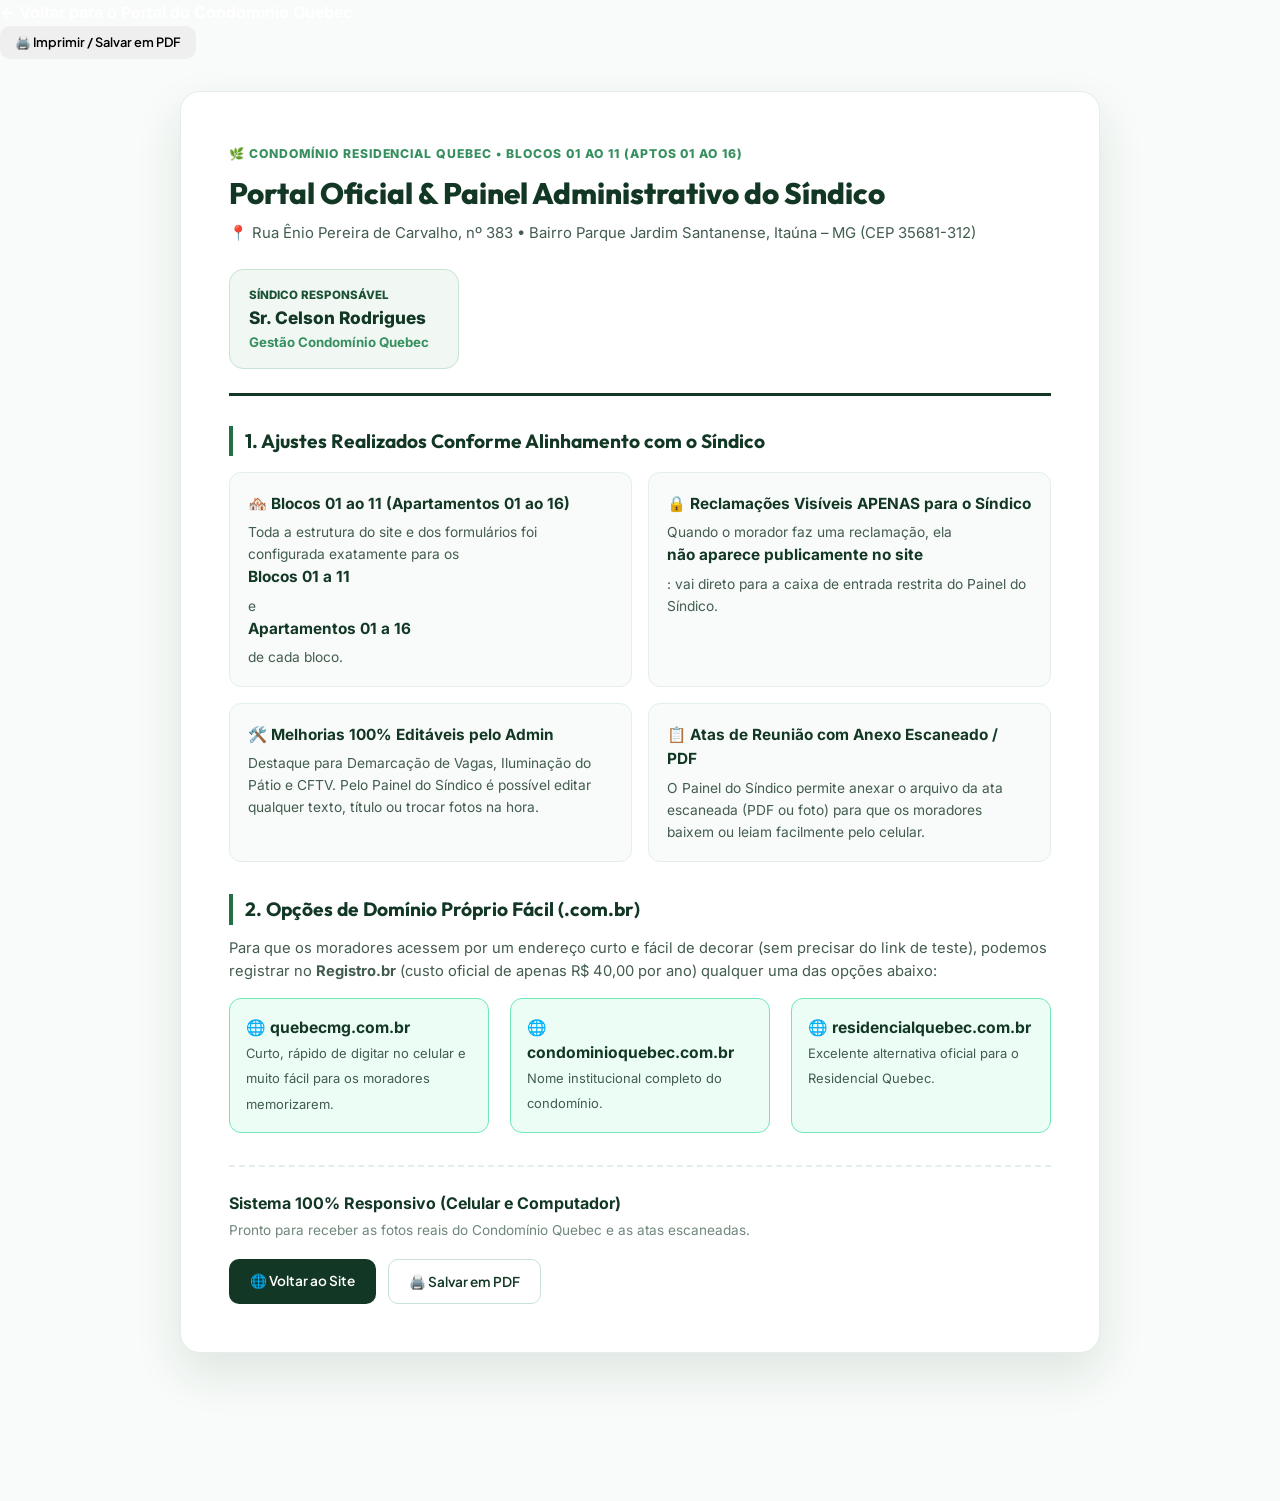
==== commit ab1f310f: "Add files via upload" ====
--- a/proposta-sindico.html
+++ b/proposta-sindico.html
@@ -3,42 +3,43 @@
 <head>
   <meta charset="UTF-8" />
   <meta name="viewport" content="width=device-width, initial-scale=1.0" />
-  <title>Proposta Executiva de Implantação | Portal Condomínio Residencial Quebec</title>
+  <title>Proposta Executiva & Domínio .com.br | Portal Condomínio Quebec</title>
   <link rel="preconnect" href="https://fonts.googleapis.com">
   <link rel="preconnect" href="https://fonts.gstatic.com" crossorigin>
-  <link href="https://fonts.googleapis.com/css2?family=Inter:wght@400;500;600;700;800&display=swap" rel="stylesheet">
+  <link href="https://fonts.googleapis.com/css2?family=Inter:wght@400;500;600;700&family=Outfit:wght@600;700;800;900&family=Plus+Jakarta+Sans:wght@500;600;700;800&display=swap" rel="stylesheet">
   <link rel="stylesheet" href="styles.css" />
   <style>
     .proposal-wrap {
       max-width: 960px;
-      margin: 2.5rem auto 4rem;
-      padding: 0 1.5rem;
+      margin: 2rem auto 4rem;
+      padding: 0 1.25rem;
     }
     .proposal-sheet {
       background: #ffffff;
-      border: 1px solid var(--border);
+      border: 1.5px solid var(--border-soft);
       border-radius: var(--radius-lg);
-      padding: 3.25rem;
+      padding: 3rem;
       box-shadow: var(--shadow-lg);
     }
     .proposal-header {
       display: flex;
       justify-content: space-between;
       align-items: flex-start;
-      border-bottom: 3px solid var(--bg-dark);
-      padding-bottom: 1.75rem;
-      margin-bottom: 2rem;
+      border-bottom: 3px solid var(--green-forest);
+      padding-bottom: 1.5rem;
+      margin-bottom: 1.85rem;
       gap: 1.5rem;
       flex-wrap: wrap;
     }
     .proposal-section {
-      margin-bottom: 2.25rem;
+      margin-bottom: 2rem;
     }
     .proposal-section h3 {
+      font-family: 'Outfit', sans-serif;
       font-size: 1.2rem;
-      color: var(--bg-dark);
+      color: var(--green-forest);
       margin-bottom: 0.75rem;
-      border-left: 4px solid var(--accent);
+      border-left: 4px solid var(--green-primary);
       padding-left: 0.75rem;
     }
     .module-grid {
@@ -48,29 +49,29 @@
       margin-top: 1rem;
     }
     .module-box {
-      background: #f8fafc;
-      border: 1px solid var(--border);
-      border-radius: 10px;
+      background: var(--bg-page);
+      border: 1px solid var(--border-soft);
+      border-radius: 12px;
       padding: 1.15rem;
     }
     .module-box strong {
       display: block;
-      color: var(--primary);
+      color: var(--green-forest);
       margin-bottom: 0.3rem;
       font-size: 0.96rem;
     }
     .module-box p {
       font-size: 0.86rem;
-      color: var(--text-muted);
+      color: var(--text-body);
     }
     @media print {
       .no-print { display: none !important; }
-      body { background: #fff; }
+      body { background: #fff; padding: 0; }
       .proposal-sheet { box-shadow: none; border: none; padding: 0; }
     }
     @media (max-width: 768px) {
       .module-grid { grid-template-columns: 1fr; }
-      .proposal-sheet { padding: 1.75rem; }
+      .proposal-sheet { padding: 1.5rem; }
     }
   </style>
 </head>
@@ -79,112 +80,86 @@
   <div class="topbar no-print">
     <div class="topbar-inner">
       <div>
-        <a href="index.html" style="color:#fff; text-decoration:none; font-weight:600;">← Voltar para o Portal do Condomínio Quebec</a>
+        <a href="index.html" style="color:#fff; text-decoration:none; font-weight:700;">← Voltar para o Portal do Condomínio Quebec</a>
       </div>
       <div style="display:flex; gap:0.75rem;">
-        <button class="btn btn-gold btn-sm" onclick="window.print()">🖨️ Imprimir / Salvar Proposta em PDF</button>
+        <button class="btn btn-gold btn-sm" onclick="window.print()">🖨️ Imprimir / Salvar em PDF</button>
       </div>
     </div>
   </div>
 
   <div class="proposal-wrap">
     <div class="proposal-sheet">
-      <div class="proposal-header" style="border-bottom-color: var(--green-forest);">
+      <div class="proposal-header">
         <div>
-          <span style="font-size:0.78rem; font-weight:800; color:var(--green-medium); text-transform:uppercase; letter-spacing:0.08em;">
-            🌿 Identidade Verde Claro & Branco • Proposta Executiva de Modernização
+          <span style="font-size:0.76rem; font-weight:800; color:var(--green-medium); text-transform:uppercase; letter-spacing:0.08em;">
+            🌿 Condomínio Residencial Quebec • Blocos 01 ao 11 (Aptos 01 ao 16)
           </span>
-          <h1 style="font-family:'Outfit',sans-serif; font-size:1.95rem; font-weight:800; color:var(--green-forest); margin-top:0.35rem;">
-            Portal Oficial & Sistema de Gestão — Condomínio Residencial Quebec
+          <h1 style="font-family:'Outfit',sans-serif; font-size:1.85rem; font-weight:800; color:var(--green-forest); margin-top:0.3rem;">
+            Portal Oficial & Painel Administrativo do Síndico
           </h1>
-          <p style="color:var(--text-body); font-size:0.95rem; margin-top:0.3rem;">
+          <p style="color:var(--text-body); font-size:0.93rem; margin-top:0.25rem;">
             📍 Rua Ênio Pereira de Carvalho, nº 383 • Bairro Parque Jardim Santanense, Itaúna – MG (CEP 35681-312)
           </p>
         </div>
-        <div style="background:var(--bg-soft-green); border:1.5px solid var(--border-strong); padding:1rem 1.25rem; border-radius:14px; min-width:240px;">
-          <div style="font-size:0.74rem; color:var(--green-deep); text-transform:uppercase; font-weight:800;">Destinatário</div>
+        <div style="background:var(--bg-soft-green); border:1.5px solid var(--border-strong); padding:0.95rem 1.2rem; border-radius:14px; min-width:230px;">
+          <div style="font-size:0.72rem; color:var(--green-deep); text-transform:uppercase; font-weight:800;">Síndico Responsável</div>
           <div style="font-size:1.08rem; font-weight:800; color:var(--green-forest);">Sr. Celson Rodrigues</div>
-          <div style="font-size:0.84rem; color:var(--green-medium); font-weight:700;">Síndico — Condomínio Quebec</div>
-          <div style="font-size:0.78rem; color:var(--text-muted); margin-top:0.35rem;">Data: Outubro / 2026</div>
+          <div style="font-size:0.83rem; color:var(--green-medium); font-weight:700;">Gestão Condomínio Quebec</div>
         </div>
       </div>
 
       <div class="proposal-section">
-        <h3>1. Objetivo do Projeto</h3>
-        <p style="color:var(--text-muted); font-size:0.95rem;">
-          Dotar o <strong>Condomínio Residencial Quebec</strong> e a gestão do Síndico <strong>Celson Rodrigues</strong> de uma plataforma web própria, moderna e centralizada que organiza a comunicação oficial, valoriza os imóveis perante o mercado de Itaúna/MG, elimina ruídos em grupos de WhatsApp e oferece transparência total às obras, atas de assembleias e demandas dos moradores.
-        </p>
-      </div>
-
-      <div class="proposal-section">
-        <h3>2. Módulos Entregues e Prontos para Uso (Full-Stack)</h3>
+        <h3>1. Ajustes Realizados Conforme Alinhamento com o Síndico</h3>
         <div class="module-grid">
           <div class="module-box">
-            <strong>🏢 1. Aba Institucional & Mapa Interativo</strong>
-            <p>Apresentação oficial do Condomínio Quebec (Rua Ênio Pereira de Carvalho, 383 - Parque Jardim Santanense), ficha técnica dos blocos, galeria de fotos e integração Google Maps.</p>
+            <strong>🏘️ Blocos 01 ao 11 (Apartamentos 01 ao 16)</strong>
+            <p>Toda a estrutura do site e dos formulários foi configurada exatamente para os <strong>Blocos 01 a 11</strong> e <strong>Apartamentos 01 a 16</strong> de cada bloco.</p>
           </div>
           <div class="module-box">
-            <strong>🛠️ 2. Aba de Obras e Melhorias da Gestão</strong>
-            <p>Vitrine transparente com barra de progresso, status (Planejado, Em Andamento, Concluído), valores investidos e fotos das benfeitorias realizadas pelo síndico.</p>
+            <strong>🔒 Reclamações Visíveis APENAS para o Síndico</strong>
+            <p>Quando o morador faz uma reclamação, ela <strong>não aparece publicamente no site</strong>: vai direto para a caixa de entrada restrita do Painel do Síndico.</p>
           </div>
           <div class="module-box">
-            <strong>👔 3. Aba de Gestão — Síndico Celson Rodrigues</strong>
-            <p>Espaço institucional destacando as diretrizes da gestão, horários de atendimento, prestação de contas e canais diretos com a administração.</p>
+            <strong>🛠️ Melhorias 100% Editáveis pelo Admin</strong>
+            <p>Destaque para Demarcação de Vagas, Iluminação do Pátio e CFTV. Pelo Painel do Síndico é possível editar qualquer texto, título ou trocar fotos na hora.</p>
           </div>
           <div class="module-box">
-            <strong>📋 4. Central de Atas de Reuniões & Assembleias</strong>
-            <p>Arquivo digital pesquisável onde os moradores leem as pautas deliberadas e podem imprimir ou salvar a ata oficial em PDF com 1 clique.</p>
-          </div>
-          <div class="module-box">
-            <strong>📣 5. Ouvidoria & Reclamações Armazenadas</strong>
-            <p>Registro formal de ocorrências e sugestões com geração de protocolo único (ex: <code>#QBC-2026-XXXX</code>), opção de sigilo e resposta oficial do Síndico.</p>
-          </div>
-          <div class="module-box">
-            <strong>🤝 6. Guia de Serviços dos Moradores (Com Cadastro)</strong>
-            <p>Vitrine colaborativa onde moradores cadastram seus serviços informando <strong>Nome, CPF, Celular, Bloco, Apartamento e Serviço Prestado</strong>, com botão direto para WhatsApp.</p>
+            <strong>📋 Atas de Reunião com Anexo Escaneado / PDF</strong>
+            <p>O Painel do Síndico permite anexar o arquivo da ata escaneada (PDF ou foto) para que os moradores baixem ou leiam facilmente pelo celular.</p>
           </div>
         </div>
       </div>
 
       <div class="proposal-section">
-        <h3>3. Diferencial Técnico: Back-end Administrativo do Síndico</h3>
-        <p style="color:var(--text-muted); font-size:0.95rem; margin-bottom:0.85rem;">
-          O sistema conta com um <strong>Painel Administrativo Restrito</strong> exclusivo para o Síndico <strong>Celson Rodrigues</strong>, permitindo sem precisar de programador:
+        <h3>2. Opções de Domínio Próprio Fácil (.com.br)</h3>
+        <p style="color:var(--text-body); font-size:0.92rem; margin-bottom:0.85rem;">
+          Para que os moradores acessem por um endereço curto e fácil de decorar (sem precisar do link de teste), podemos registrar no <strong>Registro.br</strong> (custo oficial de apenas R$ 40,00 por ano) qualquer uma das opções abaixo:
         </p>
-        <ul style="padding-left:1.35rem; color:var(--text-main); font-size:0.92rem; display:flex; flex-direction:column; gap:0.45rem;">
-          <li>Acessar todas as <strong>reclamações armazenadas</strong>, alterar o status (<em>Pendente → Em Análise → Resolvido</em>) e publicar a resposta oficial da gestão;</li>
-          <li>Publicar novas <strong>Atas de Reuniões</strong> e comunicados urgentes no topo do portal;</li>
-          <li>Cadastrar e atualizar o andamento de <strong>Melhorias e Obras</strong> do condomínio;</li>
-          <li>Auditar a base completa de <strong>Moradores Prestadores de Serviço</strong> (visualizando Nome, CPF completo para segurança da portaria, Bloco, Apartamento e Telefone).</li>
-        </ul>
-      </div>
-
-      <div class="proposal-section">
-        <h3>4. Benefícios Diretos para a Gestão Celson Rodrigues</h3>
-        <div class="grid-3" style="margin-top:0.85rem;">
-          <div style="background:#f0fdf4; border:1px solid #bbf7d0; padding:1rem; border-radius:8px;">
-            <strong style="color:#166534; display:block; margin-bottom:0.25rem;">✓ Fim de Reclamações Dispersas</strong>
-            <span style="font-size:0.84rem; color:#15803d;">Tudo fica documentado com data, bloco, apartamento e histórico de atendimento.</span>
+        <div class="grid-3">
+          <div style="background:#ecfdf5; border:1.5px solid #6ee7b7; padding:1rem; border-radius:12px;">
+            <strong style="color:var(--green-forest); display:block; font-size:0.98rem;">🌐 quebecmg.com.br</strong>
+            <span style="font-size:0.81rem; color:var(--text-body);">Curto, rápido de digitar no celular e muito fácil para os moradores memorizarem.</span>
           </div>
-          <div style="background:#eff6ff; border:1px solid #bfdbfe; padding:1rem; border-radius:8px;">
-            <strong style="color:#1e40af; display:block; margin-bottom:0.25rem;">✓ Valorização dos Apartamentos</strong>
-            <span style="font-size:0.84rem; color:#1d4ed8;">Um condomínio organizado e digitalizado aumenta a percepção de valor nas vendas e locações.</span>
+          <div style="background:#ecfdf5; border:1.5px solid #6ee7b7; padding:1rem; border-radius:12px;">
+            <strong style="color:var(--green-forest); display:block; font-size:0.98rem;">🌐 condominioquebec.com.br</strong>
+            <span style="font-size:0.81rem; color:var(--text-body);">Nome institucional completo do condomínio.</span>
           </div>
-          <div style="background:#fffbeb; border:1px solid #fde68a; padding:1rem; border-radius:8px;">
-            <strong style="color:#92400e; display:block; margin-bottom:0.25rem;">✓ Apoio aos Moradores Locais</strong>
-            <span style="font-size:0.84rem; color:#b45309;">Gera renda dentro do próprio Condomínio Quebec com segurança e validação por CPF/Unidade.</span>
+          <div style="background:#ecfdf5; border:1.5px solid #6ee7b7; padding:1rem; border-radius:12px;">
+            <strong style="color:var(--green-forest); display:block; font-size:0.98rem;">🌐 residencialquebec.com.br</strong>
+            <span style="font-size:0.81rem; color:var(--text-body);">Excelente alternativa oficial para o Residencial Quebec.</span>
           </div>
         </div>
       </div>
 
-      <div style="border-top:2px dashed var(--border); padding-top:1.75rem; margin-top:2.25rem; display:flex; justify-content:space-between; align-items:center; flex-wrap:wrap; gap:1rem;">
+      <div style="border-top:2px dashed var(--border-soft); padding-top:1.5rem; margin-top:2rem; display:flex; justify-content:space-between; align-items:center; flex-wrap:wrap; gap:1rem;">
         <div>
-          <strong style="color:var(--bg-dark); display:block;">Demonstração Funcional 100% Pronta</strong>
-          <span style="font-size:0.86rem; color:var(--text-muted);">O protótipo completo com banco de dados já está em funcionamento para avaliação imediata.</span>
+          <strong style="color:var(--green-forest); display:block;">Sistema 100% Responsivo (Celular e Computador)</strong>
+          <span style="font-size:0.85rem; color:var(--text-muted);">Pronto para receber as fotos reais do Condomínio Quebec e as atas escaneadas.</span>
         </div>
         <div class="no-print" style="display:flex; gap:0.75rem;">
-          <a href="index.html" class="btn btn-primary">🌐 Abrir Sistema Ao Vivo</a>
-          <button class="btn btn-gold" onclick="window.print()">🖨️ Gerar PDF da Proposta</button>
+          <a href="index.html" class="btn btn-primary">🌐 Voltar ao Site</a>
+          <button class="btn btn-outline" onclick="window.print()">🖨️ Salvar em PDF</button>
         </div>
       </div>
     </div>
--- a/styles.css
+++ b/styles.css
@@ -1,34 +1,34 @@
 :root {
-  /* Paleta Oficial Condomínio Quebec: Verde Claro Arquitetônico & Branco Puro */
-  --bg-page: #f3faf6;
+  /* Paleta Clean & Sofisticada — Verde Claro & Branco */
+  --bg-page: #f8fbf9;
   --bg-surface: #ffffff;
-  --bg-soft-green: #e6f7ee;
-  --bg-pastel-green: #d1f2e0;
-  --bg-glass: rgba(255, 255, 255, 0.86);
-
-  --green-pastel: #86efac;
-  --green-light: #34d399;
-  --green-primary: #10b981;
-  --green-medium: #059669;
-  --green-deep: #065f46;
-  --green-forest: #064e3b;
-
-  --text-dark: #0f291e;
-  --text-body: #335244;
-  --text-muted: #5c7c6d;
-  --border-soft: #d5ece0;
-  --border-strong: #a7f3d0;
-
-  --shadow-xs: 0 2px 6px rgba(6, 78, 59, 0.04);
-  --shadow-sm: 0 6px 18px -4px rgba(6, 78, 59, 0.07);
-  --shadow-md: 0 14px 32px -8px rgba(6, 78, 59, 0.11);
-  --shadow-lg: 0 24px 48px -12px rgba(6, 78, 59, 0.16);
-  --shadow-glow: 0 10px 25px -4px rgba(16, 185, 129, 0.32);
-
-  --radius-sm: 12px;
-  --radius-md: 18px;
-  --radius-lg: 26px;
-  --radius-xl: 34px;
+  --bg-soft-green: #f1f8f4;
+  --bg-mint: #e3f3ea;
+  --bg-mint-hover: #d2ebdd;
+
+  --green-forest: #123724;
+  --green-deep: #1b5235;
+  --green-primary: #256f46;
+  --green-medium: #368f5e;
+  --green-light: #74c69d;
+  --green-pastel: #b7e4c7;
+
+  --text-dark: #14281d;
+  --text-body: #425c4e;
+  --text-muted: #6e887a;
+
+  --border-soft: #e3efe8;
+  --border-strong: #c8e2d3;
+
+  --shadow-xs: 0 2px 8px rgba(18, 55, 36, 0.03);
+  --shadow-sm: 0 6px 20px rgba(18, 55, 36, 0.05);
+  --shadow-md: 0 12px 32px rgba(18, 55, 36, 0.07);
+  --shadow-lg: 0 20px 48px rgba(18, 55, 36, 0.11);
+
+  --radius-sm: 10px;
+  --radius-md: 14px;
+  --radius-lg: 20px;
+  --radius-xl: 26px;
 }
 
 * {
@@ -42,788 +42,965 @@
 }
 
 body {
-  font-family: 'Plus Jakarta Sans', 'Inter', -apple-system, BlinkMacSystemFont, sans-serif;
-  background: radial-gradient(circle at 10% 0%, #e2f8ec 0%, #f5fbf8 45%, #ffffff 100%);
+  font-family: 'Inter', -apple-system, BlinkMacSystemFont, sans-serif;
+  background-color: var(--bg-page);
   color: var(--text-dark);
   line-height: 1.6;
   -webkit-font-smoothing: antialiased;
-  min-height: 100vh;
-}
-
-/* Barra Institucional Superior */
-.topbar {
-  background: linear-gradient(90deg, var(--green-forest) 0%, var(--green-deep) 55%, #047857 100%);
-  color: #ecfdf5;
-  font-size: 0.82rem;
-  padding: 0.6rem 1.75rem;
-  border-bottom: 1px solid rgba(167, 243, 208, 0.2);
-}
-
-.topbar-inner {
-  max-width: 1320px;
+  padding-bottom: 84px;
+}
+
+/* ==========================================
+   CABEÇALHO MINIMALISTA E SOFISTICADO
+   ========================================== */
+.navbar {
+  background: rgba(255, 255, 255, 0.94);
+  backdrop-filter: blur(16px);
+  -webkit-backdrop-filter: blur(16px);
+  border-bottom: 1px solid var(--border-soft);
+  position: sticky;
+  top: 0;
+  z-index: 1000;
+}
+
+.navbar-inner {
+  max-width: 1220px;
   margin: 0 auto;
-  display: flex;
-  justify-content: space-between;
-  align-items: center;
+  padding: 0.9rem 1.5rem;
+  display: flex;
+  justify-content: space-between;
+  align-items: center;
+  gap: 1.25rem;
+}
+
+.brand {
+  display: flex;
+  align-items: center;
+  gap: 0.85rem;
+  cursor: pointer;
+  text-decoration: none;
+  flex-shrink: 0;
+}
+
+.brand-crest {
+  width: 44px;
+  height: 44px;
+  border-radius: 12px;
+  background: var(--bg-soft-green);
+  border: 1px solid var(--border-strong);
+  display: flex;
+  align-items: center;
+  justify-content: center;
+  color: var(--green-primary);
+  overflow: hidden;
+  transition: transform 0.2s ease;
+}
+
+.brand:hover .brand-crest {
+  transform: scale(1.03);
+}
+
+.brand-crest img {
+  width: 100%;
+  height: 100%;
+  object-fit: cover;
+}
+
+.brand-text h1 {
+  font-family: 'Outfit', sans-serif;
+  font-size: 1.18rem;
+  font-weight: 700;
+  color: var(--green-forest);
+  letter-spacing: -0.02em;
+  line-height: 1.15;
+}
+
+.brand-text span {
+  display: block;
+  font-size: 0.73rem;
+  font-weight: 500;
+  color: var(--text-muted);
+  letter-spacing: 0.01em;
+}
+
+/* Navegação Principal Limpa */
+.nav-tabs {
+  display: flex;
+  align-items: center;
+  gap: 0.25rem;
+  flex-wrap: wrap;
+}
+
+.nav-tab {
+  background: transparent;
+  border: none;
+  padding: 0.52rem 0.9rem;
+  border-radius: 999px;
+  font-family: 'Plus Jakarta Sans', sans-serif;
+  font-size: 0.84rem;
+  font-weight: 600;
+  color: var(--text-body);
+  cursor: pointer;
+  transition: all 0.2s ease;
+  display: inline-flex;
+  align-items: center;
+  gap: 0.4rem;
+}
+
+.nav-tab:hover {
+  background: var(--bg-soft-green);
+  color: var(--green-forest);
+}
+
+.nav-tab.active {
+  background: var(--green-forest);
+  color: #ffffff;
+}
+
+.nav-tab.admin-tab {
+  margin-left: 0.35rem;
+  border: 1px solid var(--border-strong);
+  background: var(--bg-soft-green);
+  color: var(--green-deep);
+}
+
+.nav-tab.admin-tab.active {
+  background: var(--green-deep);
+  color: #ffffff;
+  border-color: var(--green-deep);
+}
+
+/* ==========================================
+   ESTRUTURA PRINCIPAL
+   ========================================== */
+.main-container {
+  max-width: 1220px;
+  margin: 2rem auto 3.5rem;
+  padding: 0 1.5rem;
+}
+
+.tab-panel {
+  display: none;
+  animation: fadeIn 0.25s ease;
+}
+
+.tab-panel.active {
+  display: block;
+}
+
+@keyframes fadeIn {
+  from { opacity: 0; transform: translateY(6px); }
+  to { opacity: 1; transform: translateY(0); }
+}
+
+/* ==========================================
+   HERO CLEAN & SOFISTICADO
+   ========================================== */
+.hero-clean {
+  background: linear-gradient(135deg, #ffffff 0%, #f1f8f4 100%);
+  border: 1px solid var(--border-soft);
+  border-radius: var(--radius-xl);
+  padding: 2.75rem;
+  margin-bottom: 2.25rem;
+  box-shadow: var(--shadow-sm);
+  display: grid;
+  grid-template-columns: 1.15fr 0.85fr;
+  gap: 2.5rem;
+  align-items: center;
+}
+
+.hero-badge {
+  display: inline-flex;
+  align-items: center;
+  gap: 0.45rem;
+  background: var(--bg-mint);
+  color: var(--green-deep);
+  padding: 0.35rem 0.85rem;
+  border-radius: 999px;
+  font-size: 0.76rem;
+  font-weight: 700;
+  letter-spacing: 0.03em;
+  text-transform: uppercase;
+  margin-bottom: 1rem;
+}
+
+.hero-clean h2 {
+  font-family: 'Outfit', sans-serif;
+  font-size: clamp(1.8rem, 3vw, 2.5rem);
+  font-weight: 700;
+  color: var(--green-forest);
+  line-height: 1.16;
+  letter-spacing: -0.025em;
+  margin-bottom: 0.9rem;
+}
+
+.hero-clean p {
+  color: var(--text-body);
+  font-size: 0.98rem;
+  margin-bottom: 1.65rem;
+  max-width: 580px;
+}
+
+.hero-actions {
+  display: flex;
   flex-wrap: wrap;
   gap: 0.75rem;
 }
 
-.topbar-left, .topbar-right {
-  display: flex;
-  align-items: center;
+.hero-meta-strip {
+  display: grid;
+  grid-template-columns: repeat(3, 1fr);
   gap: 1rem;
+  margin-top: 2rem;
+  padding-top: 1.5rem;
+  border-top: 1px solid var(--border-soft);
+}
+
+.hero-meta-item span {
+  display: block;
+  font-size: 0.73rem;
+  color: var(--text-muted);
+  text-transform: uppercase;
+  letter-spacing: 0.04em;
+  font-weight: 600;
+}
+
+.hero-meta-item strong {
+  font-family: 'Outfit', sans-serif;
+  font-size: 0.98rem;
+  color: var(--green-forest);
+  font-weight: 700;
+}
+
+.hero-photo-frame {
+  position: relative;
+  border-radius: var(--radius-lg);
+  overflow: hidden;
+  height: 360px;
+  border: 1px solid var(--border-strong);
+  box-shadow: var(--shadow-md);
+  background: var(--bg-soft-green);
+}
+
+.hero-photo-frame img {
+  width: 100%;
+  height: 100%;
+  object-fit: cover;
+  object-position: center top;
+  display: block;
+}
+
+.mobile-admin-trigger {
+  display: none;
+}
+
+.hero-photo-caption {
+  position: absolute;
+  bottom: 14px;
+  left: 14px;
+  right: 14px;
+  background: rgba(255, 255, 255, 0.92);
+  backdrop-filter: blur(10px);
+  padding: 0.7rem 1rem;
+  border-radius: 12px;
+  display: flex;
+  justify-content: space-between;
+  align-items: center;
+  gap: 0.5rem;
+  font-size: 0.8rem;
+  color: var(--green-forest);
+}
+
+/* ==========================================
+   ATALHOS RÁPIDOS MINIMALISTAS
+   ========================================== */
+.quick-links-row {
+  display: grid;
+  grid-template-columns: repeat(4, 1fr);
+  gap: 1rem;
+  margin-bottom: 2.5rem;
+}
+
+.quick-card {
+  background: var(--bg-surface);
+  border: 1px solid var(--border-soft);
+  border-radius: var(--radius-md);
+  padding: 1.15rem 1.25rem;
+  display: flex;
+  align-items: center;
+  gap: 0.9rem;
+  cursor: pointer;
+  text-align: left;
+  transition: all 0.2s ease;
+  box-shadow: var(--shadow-xs);
+}
+
+.quick-card:hover {
+  border-color: var(--green-light);
+  transform: translateY(-2px);
+  box-shadow: var(--shadow-sm);
+}
+
+.quick-card-icon {
+  width: 42px;
+  height: 42px;
+  border-radius: 10px;
+  background: var(--bg-soft-green);
+  color: var(--green-primary);
+  display: flex;
+  align-items: center;
+  justify-content: center;
+  font-size: 1.2rem;
+  flex-shrink: 0;
+}
+
+.quick-card strong {
+  display: block;
+  font-family: 'Outfit', sans-serif;
+  font-size: 0.95rem;
+  color: var(--green-forest);
+}
+
+.quick-card span {
+  font-size: 0.77rem;
+  color: var(--text-muted);
+}
+
+/* ==========================================
+   CABEÇALHOS DE SEÇÃO E CARDS
+   ========================================== */
+.section-header {
+  display: flex;
+  justify-content: space-between;
+  align-items: flex-end;
+  gap: 1rem;
+  margin-bottom: 1.5rem;
   flex-wrap: wrap;
 }
 
-.topbar-pill {
-  background: rgba(255, 255, 255, 0.14);
-  backdrop-filter: blur(8px);
+.section-header-left .eyebrow {
+  display: inline-block;
+  font-size: 0.73rem;
+  font-weight: 700;
+  text-transform: uppercase;
+  letter-spacing: 0.08em;
+  color: var(--green-medium);
+  margin-bottom: 0.25rem;
+}
+
+.section-header-left h2 {
+  font-family: 'Outfit', sans-serif;
+  font-size: 1.55rem;
+  font-weight: 700;
+  color: var(--green-forest);
+  letter-spacing: -0.02em;
+}
+
+.section-header-left p {
+  color: var(--text-body);
+  font-size: 0.9rem;
+  max-width: 650px;
+  margin-top: 0.2rem;
+}
+
+.card {
+  background: var(--bg-surface);
+  border: 1px solid var(--border-soft);
+  border-radius: var(--radius-lg);
+  padding: 1.65rem;
+  box-shadow: var(--shadow-xs);
+}
+
+.card-title {
+  font-family: 'Outfit', sans-serif;
+  font-size: 1.15rem;
+  font-weight: 700;
+  color: var(--green-forest);
+  margin-bottom: 0.85rem;
+}
+
+.grid-2 {
+  display: grid;
+  grid-template-columns: repeat(2, 1fr);
+  gap: 1.35rem;
+}
+
+.grid-3 {
+  display: grid;
+  grid-template-columns: repeat(3, 1fr);
+  gap: 1.35rem;
+}
+
+/* ==========================================
+   MURAL DE AVISOS (DEDETIZAÇÃO, ESGOTO, ETC.)
+   ========================================== */
+.aviso-card {
+  background: var(--bg-surface);
+  border: 1px solid var(--border-soft);
+  border-left: 4px solid var(--green-primary);
+  border-radius: var(--radius-md);
+  padding: 1.35rem 1.5rem;
+  box-shadow: var(--shadow-xs);
+  display: flex;
+  flex-direction: column;
+  justify-content: space-between;
+  gap: 0.85rem;
+  transition: all 0.2s ease;
+}
+
+.aviso-card:hover {
+  box-shadow: var(--shadow-sm);
+}
+
+.aviso-top {
+  display: flex;
+  justify-content: space-between;
+  align-items: center;
+  gap: 0.5rem;
+  flex-wrap: wrap;
+}
+
+.aviso-tag {
+  background: var(--bg-soft-green);
+  color: var(--green-deep);
+  border: 1px solid var(--border-strong);
+  font-size: 0.72rem;
+  font-weight: 700;
+  padding: 0.22rem 0.65rem;
+  border-radius: 999px;
+  text-transform: uppercase;
+  letter-spacing: 0.04em;
+}
+
+.aviso-date {
+  font-size: 0.78rem;
+  color: var(--text-muted);
+  font-weight: 500;
+}
+
+.aviso-card h3 {
+  font-family: 'Outfit', sans-serif;
+  font-size: 1.1rem;
+  font-weight: 700;
+  color: var(--green-forest);
+  margin-top: 0.35rem;
+}
+
+.aviso-card p {
+  font-size: 0.89rem;
+  color: var(--text-body);
+}
+
+/* ==========================================
+   CARDS DE DOCUMENTOS PDF (FECHAMENTO MENSAL E ATAS)
+   ========================================== */
+.pdf-doc-card {
+  background: var(--bg-surface);
+  border: 1px solid var(--border-soft);
+  border-radius: var(--radius-lg);
+  padding: 1.6rem;
+  display: flex;
+  justify-content: space-between;
+  align-items: center;
+  gap: 1.5rem;
+  margin-bottom: 1.15rem;
+  box-shadow: var(--shadow-xs);
+  transition: all 0.2s ease;
+}
+
+.pdf-doc-card:hover {
+  border-color: var(--border-strong);
+  box-shadow: var(--shadow-sm);
+}
+
+.pdf-doc-left {
+  display: flex;
+  align-items: flex-start;
+  gap: 1.15rem;
+}
+
+.pdf-icon-box {
+  width: 52px;
+  height: 52px;
+  border-radius: 14px;
+  background: var(--bg-soft-green);
+  border: 1px solid var(--border-strong);
+  color: var(--green-primary);
+  display: flex;
+  align-items: center;
+  justify-content: center;
+  font-weight: 800;
+  font-size: 0.8rem;
+  flex-shrink: 0;
+}
+
+.pdf-doc-info h3 {
+  font-family: 'Outfit', sans-serif;
+  font-size: 1.16rem;
+  color: var(--green-forest);
+  margin-bottom: 0.25rem;
+}
+
+.pdf-doc-info p {
+  font-size: 0.88rem;
+  color: var(--text-body);
+  max-width: 680px;
+}
+
+.pdf-doc-meta {
+  display: flex;
+  gap: 0.75rem;
+  flex-wrap: wrap;
+  margin-top: 0.55rem;
+  font-size: 0.78rem;
+  color: var(--text-muted);
+}
+
+.pdf-doc-actions {
+  display: flex;
+  gap: 0.6rem;
+  flex-shrink: 0;
+  flex-wrap: wrap;
+}
+
+.pdf-viewer-box {
+  margin-top: 1.25rem;
+  background: var(--bg-surface);
+  border: 1px solid var(--border-strong);
+  border-radius: var(--radius-lg);
+  overflow: hidden;
+  box-shadow: var(--shadow-sm);
+}
+
+.pdf-viewer-header {
+  background: var(--bg-soft-green);
+  padding: 0.9rem 1.25rem;
+  border-bottom: 1px solid var(--border-soft);
+  display: flex;
+  justify-content: space-between;
+  align-items: center;
+  flex-wrap: wrap;
+  gap: 0.75rem;
+}
+
+.pdf-viewer-iframe {
+  width: 100%;
+  height: 640px;
+  border: none;
+  display: block;
+  background: #f4f6f5;
+}
+
+/* ==========================================
+   MAPA DOS 11 BLOCOS (MINIMALISTA)
+   ========================================== */
+.blocks-pill-grid {
+  display: grid;
+  grid-template-columns: repeat(auto-fit, minmax(115px, 1fr));
+  gap: 0.65rem;
+  margin-top: 1rem;
+}
+
+.block-pill-btn {
+  background: var(--bg-soft-green);
+  border: 1px solid var(--border-soft);
+  border-radius: 12px;
+  padding: 0.75rem 0.6rem;
+  text-align: center;
+  cursor: pointer;
+  transition: all 0.18s ease;
+}
+
+.block-pill-btn:hover,
+.block-pill-btn.active {
+  background: var(--green-forest);
+  border-color: var(--green-forest);
   color: #ffffff;
-  border: 1px solid rgba(167, 243, 208, 0.35);
-  padding: 0.2rem 0.75rem;
-  border-radius: 999px;
-  font-weight: 700;
-  font-size: 0.75rem;
+}
+
+.block-pill-btn strong {
+  display: block;
+  font-family: 'Outfit', sans-serif;
+  font-size: 0.92rem;
+}
+
+.block-pill-btn span {
+  font-size: 0.71rem;
+  opacity: 0.82;
+}
+
+/* ==========================================
+   GALERIA & MELHORIAS
+   ========================================== */
+.gallery-grid {
+  display: grid;
+  grid-template-columns: repeat(3, 1fr);
+  gap: 1.15rem;
+}
+
+.gallery-item {
+  border-radius: var(--radius-md);
+  overflow: hidden;
+  border: 1px solid var(--border-soft);
+  background: var(--bg-surface);
+}
+
+.gallery-item img {
+  width: 100%;
+  height: 210px;
+  object-fit: cover;
+  display: block;
+}
+
+.gallery-caption {
+  padding: 0.85rem 1rem;
+}
+
+.gallery-caption strong {
+  display: block;
+  font-size: 0.9rem;
+  color: var(--green-forest);
+}
+
+.gallery-caption span {
+  font-size: 0.78rem;
+  color: var(--text-muted);
+}
+
+.melhoria-card {
+  background: var(--bg-surface);
+  border: 1px solid var(--border-soft);
+  border-radius: var(--radius-lg);
+  overflow: hidden;
+  box-shadow: var(--shadow-xs);
+  display: flex;
+  flex-direction: column;
+}
+
+.melhoria-img {
+  height: 190px;
+  overflow: hidden;
+  background: var(--bg-soft-green);
+}
+
+.melhoria-img img {
+  width: 100%;
+  height: 100%;
+  object-fit: cover;
+}
+
+.melhoria-body {
+  padding: 1.35rem;
+  flex: 1;
+  display: flex;
+  flex-direction: column;
+}
+
+.melhoria-meta {
+  display: flex;
+  justify-content: space-between;
+  align-items: center;
+  margin-bottom: 0.55rem;
+  font-size: 0.78rem;
+  color: var(--text-muted);
+}
+
+.melhoria-body h3 {
+  font-family: 'Outfit', sans-serif;
+  font-size: 1.1rem;
+  color: var(--green-forest);
+  margin-bottom: 0.45rem;
+}
+
+.melhoria-body p {
+  font-size: 0.87rem;
+  color: var(--text-body);
+  margin-bottom: 1rem;
+  flex: 1;
+}
+
+.status-badge {
   display: inline-flex;
   align-items: center;
-  gap: 0.4rem;
-}
-
-.api-status-pill {
-  display: inline-flex;
-  align-items: center;
-  gap: 0.45rem;
-  font-size: 0.76rem;
-  padding: 0.22rem 0.75rem;
-  border-radius: 999px;
-  background: rgba(209, 250, 229, 0.16);
-  color: #a7f3d0;
-  font-weight: 600;
-  border: 1px solid rgba(110, 231, 183, 0.3);
-}
-
-.api-status-dot {
-  width: 8px;
-  height: 8px;
-  border-radius: 50%;
-  background: #34d399;
-  box-shadow: 0 0 10px #34d399;
-}
-
-/* Navbar Flutuante Branca & Verde Claro */
-.navbar {
-  position: sticky;
-  top: 0;
-  z-index: 150;
-  background: rgba(255, 255, 255, 0.9);
-  backdrop-filter: blur(18px);
-  -webkit-backdrop-filter: blur(18px);
-  border-bottom: 1px solid var(--border-soft);
-  box-shadow: var(--shadow-xs);
-}
-
-.navbar-inner {
-  max-width: 1320px;
-  margin: 0 auto;
-  padding: 0.85rem 1.75rem;
-  display: flex;
-  align-items: center;
-  justify-content: space-between;
-  gap: 1rem;
-  flex-wrap: wrap;
-}
-
-.brand {
-  display: flex;
-  align-items: center;
-  gap: 0.95rem;
-  text-decoration: none;
-  color: var(--text-dark);
-  cursor: pointer;
-}
-
-.brand-crest {
-  width: 50px;
-  height: 50px;
-  border-radius: 16px;
-  background: linear-gradient(135deg, #d1fae5 0%, #6ee7b7 45%, #10b981 100%);
-  color: var(--green-forest);
-  display: flex;
-  align-items: center;
-  justify-content: center;
-  font-weight: 900;
-  font-size: 1.25rem;
-  letter-spacing: -0.03em;
-  box-shadow: 0 8px 20px -4px rgba(16, 185, 129, 0.35);
-  border: 2px solid #ffffff;
-  position: relative;
-}
-
-.brand-text h1 {
-  font-family: 'Outfit', 'Plus Jakarta Sans', sans-serif;
-  font-size: 1.28rem;
-  font-weight: 800;
-  letter-spacing: -0.02em;
-  color: var(--green-forest);
-  line-height: 1.15;
-}
-
-.brand-text span {
-  font-size: 0.76rem;
-  color: var(--text-muted);
-  display: block;
-  font-weight: 600;
-}
-
-.nav-tabs {
-  display: flex;
-  align-items: center;
-  gap: 0.35rem;
-  flex-wrap: wrap;
-  background: var(--bg-page);
-  padding: 0.35rem;
-  border-radius: 16px;
-  border: 1px solid var(--border-soft);
-}
-
-.nav-tab {
-  border: none;
-  background: transparent;
-  color: var(--text-body);
-  font-size: 0.86rem;
-  font-weight: 700;
-  padding: 0.58rem 0.95rem;
-  border-radius: 12px;
-  cursor: pointer;
-  transition: all 0.22s cubic-bezier(0.16, 1, 0.3, 1);
-  display: inline-flex;
-  align-items: center;
-  gap: 0.45rem;
-  font-family: inherit;
-}
-
-.nav-tab:hover {
-  background: #ffffff;
-  color: var(--green-deep);
-  box-shadow: var(--shadow-xs);
-}
-
-.nav-tab.active {
-  background: linear-gradient(135deg, var(--green-primary) 0%, var(--green-medium) 100%);
-  color: #ffffff;
-  box-shadow: var(--shadow-glow);
-}
-
-.nav-tab.admin-tab {
-  background: var(--bg-soft-green);
-  color: var(--green-forest);
-  border: 1px solid var(--border-strong);
-}
-
-.nav-tab.admin-tab.active {
-  background: var(--green-forest);
-  color: #a7f3d0;
-  border-color: var(--green-forest);
-}
-
-.nav-badge {
-  background: rgba(255, 255, 255, 0.25);
-  color: inherit;
-  padding: 0.08rem 0.5rem;
-  border-radius: 999px;
-  font-size: 0.72rem;
-  font-weight: 800;
-}
-
-.nav-tab:not(.active) .nav-badge {
-  background: var(--bg-pastel-green);
-  color: var(--green-forest);
-}
-
-/* Comunicado Rápido no Topo */
-.notice-bar {
-  background: linear-gradient(90deg, #ecfdf5 0%, #d1fae5 50%, #ecfdf5 100%);
-  border-bottom: 1px solid var(--border-strong);
-  padding: 0.68rem 1.75rem;
-}
-
-.notice-bar-inner {
-  max-width: 1320px;
-  margin: 0 auto;
-  display: flex;
-  align-items: center;
-  justify-content: space-between;
-  gap: 1rem;
-  flex-wrap: wrap;
-}
-
-.notice-bar-content {
-  display: flex;
-  align-items: center;
-  gap: 0.75rem;
-  font-size: 0.88rem;
-  color: var(--green-forest);
-}
-
-.notice-pill {
-  background: var(--green-medium);
-  color: #ffffff;
-  font-weight: 800;
-  font-size: 0.7rem;
-  text-transform: uppercase;
-  padding: 0.24rem 0.65rem;
-  border-radius: 999px;
-  letter-spacing: 0.06em;
-  white-space: nowrap;
-}
-
-/* Container Principal */
-.main-container {
-  max-width: 1320px;
-  margin: 0 auto;
-  padding: 2.25rem 1.75rem 4.5rem;
-}
-
-.tab-panel {
-  display: none;
-  animation: panelSlide 0.35s cubic-bezier(0.16, 1, 0.3, 1);
-}
-
-.tab-panel.active {
-  display: block;
-}
-
-@keyframes panelSlide {
-  from { opacity: 0; transform: translateY(10px); }
-  to { opacity: 1; transform: translateY(0); }
-}
-
-/* HERO ARQUITETÔNICO VERDE CLARO & BRANCO */
-.hero {
-  position: relative;
-  border-radius: var(--radius-xl);
-  overflow: hidden;
-  background:
-    linear-gradient(115deg, rgba(6, 78, 59, 0.92) 0%, rgba(5, 150, 105, 0.82) 52%, rgba(16, 185, 129, 0.72) 100%),
-    url('assets/fachada-quebec.png'),
-    url('https://images.unsplash.com/photo-1545324418-cc1a3fa10c00?auto=format&fit=crop&w=1600&q=85');
-  background-size: cover;
-  background-position: center;
-  color: #ffffff;
-  padding: 3.75rem 3.5rem;
-  margin-bottom: 2.5rem;
-  box-shadow: var(--shadow-lg);
-  display: grid;
-  grid-template-columns: 1.3fr 0.9fr;
-  gap: 2.75rem;
-  align-items: center;
-  border: 3px solid #ffffff;
-}
-
-.hero::before {
-  content: '';
-  position: absolute;
-  top: -120px;
-  right: -120px;
-  width: 380px;
-  height: 380px;
-  border-radius: 50%;
-  background: radial-gradient(circle, rgba(167, 243, 208, 0.35) 0%, transparent 70%);
-  pointer-events: none;
-}
-
-.hero-tag {
-  display: inline-flex;
-  align-items: center;
-  gap: 0.55rem;
-  background: rgba(255, 255, 255, 0.18);
-  backdrop-filter: blur(10px);
-  border: 1px solid rgba(167, 243, 208, 0.55);
-  color: #ecfdf5;
-  padding: 0.42rem 1rem;
-  border-radius: 999px;
-  font-size: 0.82rem;
-  font-weight: 700;
-  margin-bottom: 1.25rem;
-}
-
-.hero h2 {
-  font-family: 'Outfit', 'Plus Jakarta Sans', sans-serif;
-  font-size: 2.75rem;
-  font-weight: 800;
-  line-height: 1.12;
-  letter-spacing: -0.025em;
-  margin-bottom: 1.1rem;
-  text-shadow: 0 2px 16px rgba(6, 78, 59, 0.25);
-}
-
-.hero p {
-  font-size: 1.06rem;
-  color: #ecfdf5;
-  margin-bottom: 2rem;
-  max-width: 650px;
-  opacity: 0.96;
-}
-
-.hero-actions {
-  display: flex;
-  flex-wrap: wrap;
-  gap: 0.9rem;
-}
-
-/* Botões Premium */
-.btn {
-  display: inline-flex;
-  align-items: center;
-  justify-content: center;
-  gap: 0.55rem;
-  padding: 0.82rem 1.45rem;
-  border-radius: 14px;
-  font-weight: 700;
-  font-size: 0.92rem;
-  cursor: pointer;
-  transition: all 0.22s ease;
-  border: none;
-  text-decoration: none;
-  font-family: inherit;
-}
-
-.btn-primary {
-  background: linear-gradient(135deg, var(--green-primary) 0%, var(--green-medium) 100%);
-  color: #ffffff;
-  box-shadow: var(--shadow-glow);
-}
-
-.btn-primary:hover {
-  transform: translateY(-2px);
-  filter: brightness(1.05);
-}
-
-.btn-white {
-  background: #ffffff;
-  color: var(--green-forest);
-  box-shadow: 0 10px 25px rgba(0, 0, 0, 0.12);
-}
-
-.btn-white:hover {
-  background: #ecfdf5;
-  transform: translateY(-2px);
-}
-
-.btn-gold {
-  background: linear-gradient(135deg, #34d399 0%, #059669 100%);
-  color: #ffffff;
-  box-shadow: var(--shadow-glow);
-}
-
-.btn-gold:hover {
-  filter: brightness(1.06);
-  transform: translateY(-2px);
-}
-
-.btn-outline-light {
-  background: rgba(255, 255, 255, 0.16);
-  backdrop-filter: blur(8px);
-  color: #ffffff;
-  border: 1.5px solid rgba(255, 255, 255, 0.45);
-}
-
-.btn-outline-light:hover {
-  background: rgba(255, 255, 255, 0.28);
-}
-
-.btn-outline {
-  background: #ffffff;
-  color: var(--green-forest);
-  border: 1.5px solid var(--border-strong);
-}
-
-.btn-outline:hover {
-  background: var(--bg-soft-green);
-  border-color: var(--green-primary);
-}
-
-.btn-whatsapp {
-  background: linear-gradient(135deg, #22c55e 0%, #16a34a 100%);
-  color: #ffffff;
-  box-shadow: 0 6px 16px rgba(22, 163, 74, 0.28);
-}
-
-.btn-whatsapp:hover {
-  transform: translateY(-1px);
-  filter: brightness(1.05);
-}
-
-.btn-danger {
-  background: #fee2e2;
-  color: #b91c1c;
-}
-
-.btn-danger:hover {
-  background: #ef4444;
-  color: #ffffff;
-}
-
-.btn-sm {
-  padding: 0.5rem 0.95rem;
-  font-size: 0.82rem;
-  border-radius: 10px;
-}
-
-/* Card de Vidro no Hero */
-.hero-card {
-  background: rgba(255, 255, 255, 0.94);
-  backdrop-filter: blur(16px);
-  color: var(--text-dark);
-  border: 2px solid #d1fae5;
-  border-radius: var(--radius-lg);
-  padding: 1.85rem;
-  box-shadow: 0 20px 40px rgba(6, 78, 59, 0.22);
-}
-
-.hero-card-header {
-  display: flex;
-  align-items: center;
-  justify-content: space-between;
-  margin-bottom: 1.15rem;
-  padding-bottom: 0.85rem;
-  border-bottom: 2px solid var(--bg-soft-green);
-}
-
-.hero-card h3 {
-  font-size: 1.08rem;
-  font-weight: 800;
-  color: var(--green-forest);
-  display: flex;
-  align-items: center;
-  gap: 0.5rem;
-}
-
-.color-swatch-pill {
-  display: inline-flex;
-  align-items: center;
-  gap: 0.35rem;
-  background: var(--bg-soft-green);
-  color: var(--green-deep);
-  padding: 0.25rem 0.65rem;
+  padding: 0.22rem 0.65rem;
   border-radius: 999px;
   font-size: 0.72rem;
   font-weight: 700;
-  border: 1px solid var(--border-strong);
-}
-
-.swatch-dots {
-  display: inline-flex;
-  gap: 3px;
-}
-
-.swatch-dot-green {
-  width: 10px;
-  height: 10px;
-  border-radius: 50%;
-  background: #6ee7b7;
-  border: 1px solid #059669;
-}
-
-.swatch-dot-white {
-  width: 10px;
-  height: 10px;
-  border-radius: 50%;
-  background: #ffffff;
-  border: 1px solid #94a3b8;
-}
-
-.hero-info-list {
-  list-style: none;
+}
+
+.status-concluido {
+  background: var(--bg-mint);
+  color: var(--green-deep);
+}
+
+.status-andamento {
+  background: #fef3c7;
+  color: #92400e;
+}
+
+.status-planejado {
+  background: #f1f5f9;
+  color: #475569;
+}
+
+/* ==========================================
+   SERVIÇOS DE MORADORES
+   ========================================== */
+.servico-card {
+  background: var(--bg-surface);
+  border: 1px solid var(--border-soft);
+  border-radius: var(--radius-lg);
+  padding: 1.35rem;
   display: flex;
   flex-direction: column;
-  gap: 0.75rem;
-  font-size: 0.88rem;
-}
-
-.hero-info-list li {
-  display: flex;
-  justify-content: space-between;
-  align-items: center;
-  border-bottom: 1px dashed var(--border-soft);
-  padding-bottom: 0.55rem;
-  gap: 0.5rem;
-}
-
-.hero-info-list li span:first-child {
-  color: var(--text-muted);
+  justify-content: space-between;
+  gap: 1rem;
+  box-shadow: var(--shadow-xs);
+}
+
+.servico-top {
+  display: flex;
+  justify-content: space-between;
+  align-items: center;
+  margin-bottom: 0.6rem;
+}
+
+.morador-apt-badge {
+  background: var(--bg-soft-green);
+  color: var(--green-deep);
+  padding: 0.22rem 0.6rem;
+  border-radius: 6px;
+  font-size: 0.74rem;
+  font-weight: 700;
+}
+
+.servico-card h3 {
+  font-family: 'Outfit', sans-serif;
+  font-size: 1.06rem;
+  color: var(--green-forest);
+  margin-bottom: 0.2rem;
+}
+
+.servico-provider {
+  font-size: 0.83rem;
   font-weight: 600;
-}
-
-.hero-info-list li strong {
-  color: var(--text-dark);
-  text-align: right;
-  font-weight: 700;
-}
-
-/* KPI Cards Modernos */
-.kpi-grid {
-  display: grid;
-  grid-template-columns: repeat(4, 1fr);
-  gap: 1.35rem;
-  margin-bottom: 2.75rem;
-}
-
-.kpi-card {
-  background: linear-gradient(180deg, #ffffff 0%, #f7fcf9 100%);
-  border: 1.5px solid var(--border-soft);
-  border-radius: var(--radius-md);
-  padding: 1.45rem 1.5rem;
-  box-shadow: var(--shadow-sm);
-  display: flex;
-  align-items: center;
-  gap: 1.1rem;
-  transition: all 0.25s ease;
-  position: relative;
-  overflow: hidden;
-}
-
-.kpi-card::after {
-  content: '';
-  position: absolute;
-  bottom: 0;
-  left: 0;
-  right: 0;
-  height: 4px;
-  background: linear-gradient(90deg, var(--green-pastel), var(--green-primary));
-}
-
-.kpi-card:hover {
-  transform: translateY(-4px);
-  box-shadow: var(--shadow-md);
-  border-color: var(--green-light);
-}
-
-.kpi-icon {
-  width: 54px;
-  height: 54px;
-  border-radius: 16px;
-  display: flex;
-  align-items: center;
-  justify-content: center;
-  font-size: 1.5rem;
-  flex-shrink: 0;
-  background: var(--bg-soft-green);
-  color: var(--green-deep);
-  border: 1px solid var(--border-strong);
-}
-
-.kpi-data h4 {
-  font-family: 'Outfit', sans-serif;
-  font-size: 1.75rem;
-  font-weight: 800;
-  color: var(--green-forest);
-  line-height: 1.1;
-}
-
-.kpi-data p {
-  font-size: 0.83rem;
-  color: var(--text-muted);
-  font-weight: 600;
-  margin-top: 0.2rem;
-}
-
-/* Cabeçalhos de Seção */
-.section-header {
-  display: flex;
-  justify-content: space-between;
-  align-items: flex-end;
-  gap: 1.25rem;
-  margin-bottom: 1.85rem;
-  flex-wrap: wrap;
-}
-
-.section-header-left .eyebrow {
-  display: inline-block;
-  text-transform: uppercase;
-  font-size: 0.75rem;
-  font-weight: 800;
-  letter-spacing: 0.09em;
-  color: var(--green-medium);
-  background: var(--bg-soft-green);
-  padding: 0.25rem 0.75rem;
-  border-radius: 999px;
-  border: 1px solid var(--border-strong);
-  margin-bottom: 0.55rem;
-}
-
-.section-header-left h2 {
-  font-family: 'Outfit', 'Plus Jakarta Sans', sans-serif;
-  font-size: 1.9rem;
-  font-weight: 800;
-  color: var(--green-forest);
-  letter-spacing: -0.02em;
-}
-
-.section-header-left p {
+  color: var(--green-primary);
+  margin-bottom: 0.45rem;
+}
+
+.servico-desc {
+  font-size: 0.85rem;
   color: var(--text-body);
-  font-size: 0.96rem;
-  margin-top: 0.3rem;
-}
-
-/* Grids & Cards */
-.grid-2 {
+}
+
+.servico-footer {
+  display: flex;
+  justify-content: space-between;
+  align-items: center;
+  padding-top: 0.85rem;
+  border-top: 1px solid var(--border-soft);
+}
+
+/* ==========================================
+   FORMULÁRIOS E BOTÕES
+   ========================================== */
+.form-grid {
   display: grid;
   grid-template-columns: repeat(2, 1fr);
-  gap: 1.65rem;
-}
-
-.grid-3 {
-  display: grid;
-  grid-template-columns: repeat(3, 1fr);
-  gap: 1.65rem;
-}
-
-.card {
-  background: var(--bg-surface);
-  border: 1.5px solid var(--border-soft);
+  gap: 0.95rem;
+}
+
+.form-group {
+  margin-bottom: 0.9rem;
+}
+
+.form-group.full {
+  grid-column: 1 / -1;
+}
+
+.form-group label {
+  display: block;
+  font-size: 0.8rem;
+  font-weight: 600;
+  color: var(--green-forest);
+  margin-bottom: 0.35rem;
+}
+
+.form-control {
+  width: 100%;
+  padding: 0.68rem 0.9rem;
+  border: 1px solid var(--border-strong);
+  border-radius: var(--radius-sm);
+  font-family: inherit;
+  font-size: 0.88rem;
+  color: var(--text-dark);
+  background: #ffffff;
+  transition: border-color 0.2s;
+}
+
+.form-control:focus {
+  outline: none;
+  border-color: var(--green-primary);
+  box-shadow: 0 0 0 3px rgba(37, 111, 70, 0.1);
+}
+
+textarea.form-control {
+  min-height: 95px;
+  resize: vertical;
+}
+
+.btn {
+  display: inline-flex;
+  align-items: center;
+  justify-content: center;
+  gap: 0.45rem;
+  padding: 0.68rem 1.25rem;
+  border-radius: 10px;
+  font-family: 'Plus Jakarta Sans', sans-serif;
+  font-size: 0.85rem;
+  font-weight: 600;
+  cursor: pointer;
+  border: 1px solid transparent;
+  text-decoration: none;
+  transition: all 0.2s ease;
+}
+
+.btn-sm {
+  padding: 0.48rem 0.9rem;
+  font-size: 0.8rem;
+}
+
+.btn-primary {
+  background: var(--green-forest);
+  color: #ffffff;
+}
+
+.btn-primary:hover {
+  background: var(--green-deep);
+}
+
+.btn-outline {
+  background: #ffffff;
+  border-color: var(--border-strong);
+  color: var(--green-forest);
+}
+
+.btn-outline:hover {
+  background: var(--bg-soft-green);
+}
+
+.btn-whatsapp {
+  background: #16a34a;
+  color: #ffffff;
+}
+
+.btn-danger {
+  background: #fee2e2;
+  color: #991b1b;
+}
+
+.filter-bar {
+  display: flex;
+  gap: 0.4rem;
+  flex-wrap: wrap;
+}
+
+.filter-btn {
+  background: #ffffff;
+  border: 1px solid var(--border-soft);
+  padding: 0.45rem 0.9rem;
+  border-radius: 999px;
+  font-size: 0.8rem;
+  font-weight: 600;
+  color: var(--text-body);
+  cursor: pointer;
+  transition: all 0.18s;
+}
+
+.filter-btn.active,
+.filter-btn:hover {
+  background: var(--green-forest);
+  color: #ffffff;
+  border-color: var(--green-forest);
+}
+
+/* ==========================================
+   PAINEL DO SÍNDICO (ADMIN)
+   ========================================== */
+.admin-login-box {
+  max-width: 440px;
+  margin: 2rem auto;
+  background: #ffffff;
+  border: 1px solid var(--border-soft);
   border-radius: var(--radius-lg);
-  padding: 1.85rem;
+  padding: 2.25rem;
   box-shadow: var(--shadow-sm);
 }
 
-.card-title {
-  font-family: 'Outfit', sans-serif;
-  font-size: 1.22rem;
-  font-weight: 800;
-  margin-bottom: 0.85rem;
-  color: var(--green-forest);
-  display: flex;
-  align-items: center;
-  gap: 0.55rem;
-}
-
-/* Mapa Interativo dos Blocos (Bloco A ao F) em Verde Claro & Branco */
-.blocks-showcase {
-  background: linear-gradient(135deg, #e6f7ee 0%, #ffffff 55%, #ecfdf5 100%);
-  border: 2px solid var(--border-strong);
-  border-radius: var(--radius-lg);
-  padding: 2rem;
-  margin-bottom: 2.5rem;
-  box-shadow: var(--shadow-sm);
-}
-
-.blocks-grid {
-  display: grid;
-  grid-template-columns: repeat(6, 1fr);
-  gap: 1rem;
-  margin-top: 1.25rem;
-}
-
-.block-tower {
+.admin-subnav {
+  display: flex;
+  gap: 0.45rem;
+  flex-wrap: wrap;
+  margin-bottom: 1.5rem;
+  padding-bottom: 1rem;
+  border-bottom: 1px solid var(--border-soft);
+}
+
+.reclamacao-item {
   background: #ffffff;
-  border: 2px solid #a7f3d0;
-  border-top: 8px solid #6ee7b7;
-  border-radius: 16px;
-  padding: 1.1rem 0.9rem;
-  text-align: center;
-  cursor: pointer;
-  transition: all 0.22s ease;
-  box-shadow: var(--shadow-xs);
-  position: relative;
-}
-
-.block-tower:hover, .block-tower.active {
-  transform: translateY(-4px);
-  border-color: var(--green-medium);
-  border-top-color: var(--green-primary);
-  box-shadow: var(--shadow-md);
-  background: #f0fdf4;
-}
-
-.block-windows {
-  display: grid;
-  grid-template-columns: repeat(2, 1fr);
-  gap: 5px;
-  max-width: 56px;
-  margin: 0.55rem auto;
-  padding: 6px;
-  background: #d1fae5;
-  border-radius: 8px;
-  border: 1px solid #6ee7b7;
-}
-
-.block-window {
-  height: 10px;
-  background: #ffffff;
-  border-radius: 2px;
-  border: 1px solid #34d399;
-}
-
-.block-tower h4 {
-  font-size: 0.98rem;
-  font-weight: 800;
-  color: var(--green-forest);
-}
-
-.block-tower span {
+  border: 1px solid var(--border-soft);
+  border-radius: var(--radius-md);
+  padding: 1.15rem;
+  margin-bottom: 0.9rem;
+}
+
+.reclamacao-header {
+  display: flex;
+  justify-content: space-between;
+  align-items: center;
+  flex-wrap: wrap;
+  gap: 0.5rem;
+  margin-bottom: 0.5rem;
+}
+
+.protocolo-tag {
+  background: var(--bg-soft-green);
+  color: var(--green-deep);
+  padding: 0.18rem 0.55rem;
+  border-radius: 6px;
   font-size: 0.74rem;
+  font-weight: 700;
+}
+
+.admin-table-wrap {
+  overflow-x: auto;
+}
+
+.admin-table {
+  width: 100%;
+  border-collapse: collapse;
+  font-size: 0.86rem;
+}
+
+.admin-table th,
+.admin-table td {
+  padding: 0.75rem 0.9rem;
+  text-align: left;
+  border-bottom: 1px solid var(--border-soft);
+}
+
+.admin-table th {
+  font-size: 0.75rem;
+  text-transform: uppercase;
   color: var(--text-muted);
-  display: block;
-  margin-top: 0.15rem;
-}
-
-/* Galeria de Fotos em Verde Claro & Branco */
-.gallery-grid {
-  display: grid;
-  grid-template-columns: repeat(3, 1fr);
-  gap: 1.4rem;
-  margin-top: 1.25rem;
-}
-
-.gallery-item {
-  position: relative;
-  border-radius: var(--radius-md);
-  overflow: hidden;
-  height: 270px;
-  border: 3px solid #ffffff;
-  box-shadow: var(--shadow-md);
-  background: var(--bg-soft-green);
-}
-
-.gallery-item img {
-  width: 100%;
-  height: 100%;
-  object-fit: cover;
-  transition: transform 0.45s ease;
-}
-
-.gallery-item:hover img {
-  transform: scale(1.06);
-}
-
-.gallery-caption {
-  position: absolute;
-  inset: auto 0 0 0;
-  background: linear-gradient(to top, rgba(6, 78, 59, 0.94) 0%, rgba(6, 78, 59, 0.55) 65%, transparent 100%);
-  color: #ffffff;
-  padding: 2rem 1.2rem 1rem;
-}
-
-.gallery-caption strong {
-  display: block;
-  font-size: 0.98rem;
-  color: #ecfdf5;
-}
-
-.gallery-caption span {
-  font-size: 0.8rem;
-  color: #a7f3d0;
+  background: var(--bg-soft-green);
 }
 
 .map-frame-wrapper {
   border-radius: var(--radius-md);
   overflow: hidden;
-  border: 2px solid var(--border-strong);
-  height: 340px;
-  background: var(--bg-soft-green);
-  box-shadow: var(--shadow-xs);
+  border: 1px solid var(--border-soft);
+  height: 260px;
 }
 
 .map-frame-wrapper iframe {
@@ -832,521 +1009,19 @@
   border: 0;
 }
 
-/* Feature Items */
-.feature-list {
-  display: grid;
-  grid-template-columns: repeat(2, 1fr);
-  gap: 0.95rem;
-  margin-top: 1.15rem;
-}
-
-.feature-item {
-  background: linear-gradient(135deg, #f4fbf7 0%, #ffffff 100%);
-  border: 1px solid var(--border-soft);
-  border-radius: var(--radius-sm);
-  padding: 0.95rem 1.05rem;
-  display: flex;
-  align-items: flex-start;
-  gap: 0.8rem;
-}
-
-.feature-item-icon {
-  width: 38px;
-  height: 38px;
-  border-radius: 10px;
-  background: var(--bg-pastel-green);
-  color: var(--green-forest);
-  display: flex;
-  align-items: center;
-  justify-content: center;
-  font-size: 1.15rem;
-  flex-shrink: 0;
-}
-
-.feature-item strong {
-  display: block;
-  font-size: 0.92rem;
-  color: var(--green-forest);
-}
-
-.feature-item span {
-  font-size: 0.81rem;
-  color: var(--text-body);
-}
-
-/* Filtros e Melhorias */
-.filter-bar {
-  display: flex;
-  align-items: center;
-  gap: 0.5rem;
-  flex-wrap: wrap;
-}
-
-.filter-btn {
-  padding: 0.52rem 1.05rem;
-  border-radius: 999px;
-  border: 1.5px solid var(--border-soft);
-  background: #ffffff;
-  color: var(--text-body);
-  font-weight: 700;
-  font-size: 0.84rem;
-  cursor: pointer;
-  transition: all 0.2s ease;
-  font-family: inherit;
-}
-
-.filter-btn.active, .filter-btn:hover {
-  background: var(--green-primary);
-  color: #ffffff;
-  border-color: var(--green-primary);
-  box-shadow: 0 4px 12px rgba(16, 185, 129, 0.25);
-}
-
-.melhoria-card {
-  background: #ffffff;
-  border: 1.5px solid var(--border-soft);
-  border-radius: var(--radius-lg);
-  overflow: hidden;
-  box-shadow: var(--shadow-sm);
-  display: flex;
-  flex-direction: column;
-  transition: all 0.25s ease;
-}
-
-.melhoria-card:hover {
-  transform: translateY(-4px);
-  box-shadow: var(--shadow-md);
-  border-color: var(--green-light);
-}
-
-.melhoria-img {
-  height: 205px;
-  position: relative;
-  overflow: hidden;
-}
-
-.melhoria-img img {
-  width: 100%;
-  height: 100%;
-  object-fit: cover;
-}
-
-.status-badge {
-  display: inline-flex;
-  align-items: center;
-  gap: 0.35rem;
-  padding: 0.28rem 0.75rem;
-  border-radius: 999px;
-  font-size: 0.74rem;
-  font-weight: 800;
-  text-transform: uppercase;
-  letter-spacing: 0.04em;
-}
-
-.status-concluido, .status-resolvido {
-  background: #d1fae5;
-  color: #065f46;
-  border: 1px solid #6ee7b7;
-}
-
-.status-andamento, .status-analise {
-  background: #fef3c7;
-  color: #92400e;
-  border: 1px solid #fcd34d;
-}
-
-.status-planejado, .status-pendente {
-  background: #e0f2fe;
-  color: #075985;
-  border: 1px solid #7dd3fc;
-}
-
-.melhoria-body {
-  padding: 1.5rem;
-  flex: 1;
-  display: flex;
-  flex-direction: column;
-}
-
-.melhoria-meta {
-  display: flex;
-  justify-content: space-between;
-  align-items: center;
-  margin-bottom: 0.75rem;
-  font-size: 0.8rem;
-  color: var(--text-muted);
-  font-weight: 600;
-}
-
-.melhoria-body h3 {
-  font-family: 'Outfit', sans-serif;
-  font-size: 1.15rem;
-  font-weight: 800;
-  color: var(--green-forest);
-  margin-bottom: 0.55rem;
-}
-
-.melhoria-body p {
-  font-size: 0.89rem;
-  color: var(--text-body);
-  margin-bottom: 1.1rem;
-  flex: 1;
-}
-
-.progress-wrap {
-  margin-top: auto;
-  padding-top: 0.9rem;
-  border-top: 1px solid var(--border-soft);
-}
-
-.progress-labels {
-  display: flex;
-  justify-content: space-between;
-  font-size: 0.79rem;
-  font-weight: 700;
-  color: var(--green-deep);
-  margin-bottom: 0.4rem;
-}
-
-.progress-bar {
-  height: 9px;
-  background: var(--bg-soft-green);
-  border-radius: 999px;
-  overflow: hidden;
-}
-
-.progress-fill {
-  height: 100%;
-  background: linear-gradient(90deg, var(--green-light), var(--green-medium));
-  border-radius: 999px;
-}
-
-/* Gestão Síndico Celson Rodrigues */
-.sindico-hero {
-  background: linear-gradient(125deg, var(--green-forest) 0%, var(--green-deep) 55%, var(--green-medium) 100%);
-  color: #ffffff;
-  border-radius: var(--radius-xl);
-  padding: 2.85rem;
-  display: grid;
-  grid-template-columns: auto 1fr;
-  gap: 2.5rem;
-  align-items: center;
-  margin-bottom: 2.25rem;
-  box-shadow: var(--shadow-lg);
-  border: 3px solid #d1fae5;
-}
-
-.sindico-avatar {
-  width: 138px;
-  height: 138px;
-  border-radius: 28px;
-  background: linear-gradient(135deg, #ffffff 0%, #d1fae5 100%);
-  display: flex;
-  flex-direction: column;
-  align-items: center;
-  justify-content: center;
-  font-family: 'Outfit', sans-serif;
-  font-size: 2.7rem;
-  font-weight: 900;
-  color: var(--green-forest);
-  border: 4px solid rgba(167, 243, 208, 0.7);
-  box-shadow: 0 14px 30px rgba(0, 0, 0, 0.22);
-}
-
-.sindico-avatar span {
-  font-size: 0.7rem;
-  font-weight: 800;
-  text-transform: uppercase;
-  letter-spacing: 0.08em;
-  margin-top: 0.25rem;
-  background: var(--green-medium);
-  color: #ffffff;
-  padding: 0.15rem 0.6rem;
-  border-radius: 99px;
-}
-
-/* Atas de Reunião */
-.ata-card {
-  background: #ffffff;
-  border: 1.5px solid var(--border-soft);
-  border-left: 6px solid var(--green-primary);
-  border-radius: var(--radius-md);
-  padding: 1.65rem;
-  margin-bottom: 1.25rem;
-  box-shadow: var(--shadow-sm);
-  display: flex;
-  justify-content: space-between;
-  align-items: flex-start;
-  gap: 1.5rem;
-  flex-wrap: wrap;
-}
-
-.ata-info {
-  flex: 1;
-  min-width: 280px;
-}
-
-.ata-tags {
-  display: flex;
-  align-items: center;
-  gap: 0.6rem;
-  margin-bottom: 0.6rem;
-  flex-wrap: wrap;
-}
-
-.ata-info h3 {
-  font-family: 'Outfit', sans-serif;
-  font-size: 1.2rem;
-  color: var(--green-forest);
-  margin-bottom: 0.45rem;
-}
-
-.ata-info p {
-  font-size: 0.92rem;
-  color: var(--text-body);
-  margin-bottom: 0.95rem;
-}
-
-.ata-pautas {
-  background: var(--bg-page);
-  border: 1px solid var(--border-soft);
-  border-radius: var(--radius-sm);
-  padding: 0.95rem 1.15rem;
-  font-size: 0.86rem;
-  color: var(--text-dark);
-}
-
-.ata-pautas ul {
-  list-style: none;
-  display: flex;
-  flex-direction: column;
-  gap: 0.35rem;
-}
-
-/* Formulários */
-.form-grid {
-  display: grid;
-  grid-template-columns: repeat(2, 1fr);
-  gap: 1.05rem;
-}
-
-.form-group {
-  display: flex;
-  flex-direction: column;
-  gap: 0.4rem;
-  margin-bottom: 1rem;
-}
-
-.form-group.full {
-  grid-column: 1 / -1;
-}
-
-.form-group label {
-  font-size: 0.85rem;
-  font-weight: 700;
-  color: var(--green-forest);
-}
-
-.form-control {
-  padding: 0.78rem 1rem;
-  border: 1.5px solid var(--border-soft);
-  border-radius: 12px;
-  font-size: 0.92rem;
-  font-family: inherit;
-  color: var(--text-dark);
-  background: #ffffff;
-  transition: all 0.2s ease;
-}
-
-.form-control:focus {
-  outline: none;
-  border-color: var(--green-primary);
-  box-shadow: 0 0 0 4px rgba(16, 185, 129, 0.15);
-}
-
-textarea.form-control {
-  min-height: 110px;
-  resize: vertical;
-}
-
-/* Reclamações / Ouvidoria */
-.reclamacao-item {
-  background: #ffffff;
-  border: 1.5px solid var(--border-soft);
-  border-radius: var(--radius-md);
-  padding: 1.45rem;
-  margin-bottom: 1.1rem;
-  box-shadow: var(--shadow-sm);
-}
-
-.reclamacao-header {
-  display: flex;
-  justify-content: space-between;
-  align-items: center;
-  gap: 0.75rem;
-  margin-bottom: 0.7rem;
-  flex-wrap: wrap;
-}
-
-.protocolo-tag {
-  font-family: 'SFMono-Regular', Consolas, monospace;
-  font-size: 0.8rem;
-  font-weight: 800;
-  background: var(--bg-soft-green);
-  color: var(--green-forest);
-  padding: 0.25rem 0.65rem;
-  border-radius: 8px;
-  border: 1px solid var(--border-strong);
-}
-
-.sindico-reply {
-  margin-top: 1rem;
-  background: linear-gradient(90deg, #ecfdf5 0%, #f0fdf4 100%);
-  border-left: 4px solid var(--green-primary);
-  padding: 0.95rem 1.15rem;
-  border-radius: 0 12px 12px 0;
-  font-size: 0.88rem;
-}
-
-.sindico-reply strong {
-  display: block;
-  color: var(--green-forest);
-  margin-bottom: 0.25rem;
-}
-
-/* Guia de Serviços dos Moradores */
-.servico-card {
-  background: linear-gradient(180deg, #ffffff 0%, #f9fefb 100%);
-  border: 1.5px solid var(--border-soft);
-  border-radius: var(--radius-lg);
-  padding: 1.6rem;
-  box-shadow: var(--shadow-sm);
-  display: flex;
-  flex-direction: column;
-  justify-content: space-between;
-  transition: all 0.25s ease;
-}
-
-.servico-card:hover {
-  transform: translateY(-4px);
-  box-shadow: var(--shadow-md);
-  border-color: var(--green-light);
-}
-
-.servico-top {
-  display: flex;
-  justify-content: space-between;
-  align-items: flex-start;
-  gap: 0.65rem;
-  margin-bottom: 0.9rem;
-  flex-wrap: wrap;
-}
-
-.morador-apt-badge {
-  background: var(--green-forest);
-  color: #a7f3d0;
-  font-weight: 800;
-  font-size: 0.76rem;
-  padding: 0.28rem 0.7rem;
-  border-radius: 8px;
-}
-
-.verified-pill {
-  background: var(--bg-soft-green);
-  color: var(--green-deep);
-  border: 1px solid var(--border-strong);
-  font-size: 0.73rem;
-  font-weight: 800;
-  padding: 0.22rem 0.6rem;
-  border-radius: 999px;
-}
-
-.servico-card h3 {
-  font-family: 'Outfit', sans-serif;
-  font-size: 1.16rem;
-  color: var(--green-forest);
-  margin-bottom: 0.4rem;
-}
-
-.servico-provider {
-  font-size: 0.88rem;
-  font-weight: 700;
-  color: var(--green-medium);
-  margin-bottom: 0.65rem;
-}
-
-.servico-desc {
-  font-size: 0.88rem;
-  color: var(--text-body);
-  margin-bottom: 1.2rem;
-}
-
-.servico-footer {
-  border-top: 1px solid var(--border-soft);
-  padding-top: 1rem;
-  display: flex;
-  justify-content: space-between;
-  align-items: center;
-  gap: 0.75rem;
-  flex-wrap: wrap;
-}
-
-/* Admin Panel */
-.admin-login-box {
-  max-width: 490px;
-  margin: 2rem auto;
-  background: #ffffff;
-  border: 2px solid var(--border-strong);
-  border-radius: var(--radius-lg);
-  padding: 2.4rem;
-  box-shadow: var(--shadow-md);
-}
-
-.admin-subnav {
-  display: flex;
-  gap: 0.55rem;
-  margin-bottom: 1.85rem;
-  border-bottom: 1.5px solid var(--border-soft);
-  padding-bottom: 0.95rem;
-  flex-wrap: wrap;
-}
-
-.admin-table-wrap {
-  overflow-x: auto;
-}
-
-.admin-table {
-  width: 100%;
-  border-collapse: collapse;
-  font-size: 0.88rem;
-}
-
-.admin-table th, .admin-table td {
-  padding: 0.9rem 1rem;
-  text-align: left;
-  border-bottom: 1px solid var(--border-soft);
-}
-
-.admin-table th {
-  background: var(--bg-soft-green);
-  font-weight: 800;
-  color: var(--green-forest);
-  font-size: 0.78rem;
-  text-transform: uppercase;
-  letter-spacing: 0.04em;
-}
-
-/* Modal */
+/* ==========================================
+   MODAL E TOAST
+   ========================================== */
 .modal-backdrop {
   position: fixed;
   inset: 0;
-  background: rgba(6, 78, 59, 0.68);
-  backdrop-filter: blur(6px);
-  z-index: 999;
+  background: rgba(18, 55, 36, 0.45);
+  backdrop-filter: blur(4px);
   display: none;
   align-items: center;
   justify-content: center;
-  padding: 1.5rem;
+  padding: 1.25rem;
+  z-index: 2000;
 }
 
 .modal-backdrop.open {
@@ -1356,96 +1031,167 @@
 .modal-content {
   background: #ffffff;
   border-radius: var(--radius-lg);
-  max-width: 740px;
+  max-width: 920px;
   width: 100%;
   max-height: 90vh;
   overflow-y: auto;
-  padding: 2.25rem;
+  padding: 1.75rem;
   box-shadow: var(--shadow-lg);
-  border: 2px solid var(--border-strong);
-}
-
-/* Toast Notification */
+}
+
 .toast-container {
   position: fixed;
-  bottom: 1.5rem;
-  right: 1.5rem;
-  z-index: 1200;
+  bottom: 24px;
+  right: 24px;
+  z-index: 3000;
   display: flex;
   flex-direction: column;
-  gap: 0.65rem;
+  gap: 0.5rem;
 }
 
 .toast {
   background: var(--green-forest);
   color: #ffffff;
-  padding: 1rem 1.4rem;
-  border-radius: 14px;
-  box-shadow: var(--shadow-lg);
-  font-size: 0.9rem;
+  padding: 0.85rem 1.2rem;
+  border-radius: 12px;
+  font-size: 0.85rem;
+  font-weight: 500;
+  box-shadow: var(--shadow-md);
+}
+
+/* ==========================================
+   BARRA MOBILE E RODAPÉ CLEAN
+   ========================================== */
+.mobile-bottom-nav {
+  display: none;
+  position: fixed;
+  bottom: 0;
+  left: 0;
+  right: 0;
+  background: rgba(255, 255, 255, 0.96);
+  backdrop-filter: blur(12px);
+  border-top: 1px solid var(--border-soft);
+  padding: 0.4rem 0.5rem;
+  z-index: 1200;
+  justify-content: space-around;
+}
+
+.mobile-nav-btn {
+  background: none;
+  border: none;
+  display: flex;
+  flex-direction: column;
+  align-items: center;
+  gap: 0.15rem;
+  font-size: 0.68rem;
   font-weight: 600;
-  border-left: 5px solid #34d399;
-  animation: panelSlide 0.25s ease;
-}
-
-/* Rodapé Verde Escuro & Verde Claro */
+  color: var(--text-muted);
+  padding: 0.35rem 0.5rem;
+  border-radius: 8px;
+  cursor: pointer;
+}
+
+.mobile-nav-btn.active {
+  color: var(--green-forest);
+  background: var(--bg-soft-green);
+}
+
+.mobile-nav-btn .m-icon {
+  font-size: 1.1rem;
+}
+
 .footer {
-  background: linear-gradient(135deg, var(--green-forest) 0%, #022c22 100%);
-  color: #a7f3d0;
-  padding: 3.5rem 1.75rem 2.25rem;
+  background: #ffffff;
+  border-top: 1px solid var(--border-soft);
+  padding: 2.5rem 1.5rem;
   margin-top: 4rem;
-  border-top: 4px solid var(--green-light);
 }
 
 .footer-inner {
-  max-width: 1320px;
+  max-width: 1220px;
   margin: 0 auto;
-  display: grid;
-  grid-template-columns: 1.5fr 1fr 1fr;
-  gap: 2.5rem;
-  padding-bottom: 2rem;
-  border-bottom: 1px solid rgba(167, 243, 208, 0.18);
-}
-
-.footer h4 {
-  color: #ffffff;
-  margin-bottom: 0.85rem;
-  font-size: 1.05rem;
-}
-
-.footer-bottom {
-  max-width: 1320px;
-  margin: 1.5rem auto 0;
-  display: flex;
-  justify-content: space-between;
-  font-size: 0.82rem;
+  display: flex;
+  justify-content: space-between;
+  align-items: center;
   flex-wrap: wrap;
-  gap: 1rem;
-  color: #6ee7b7;
-}
-
-@media (max-width: 1024px) {
-  .hero {
+  gap: 1.5rem;
+  font-size: 0.84rem;
+  color: var(--text-muted);
+}
+
+/* Responsividade */
+@media (max-width: 960px) {
+  .navbar-inner {
+    padding: 0.75rem 1rem;
+  }
+  .main-container {
+    margin: 1.25rem auto 3rem;
+    padding: 0 1rem;
+  }
+  .hero-clean {
     grid-template-columns: 1fr;
-    padding: 2.5rem 1.85rem;
-  }
-  .kpi-grid {
+    padding: 1.45rem;
+    gap: 1.5rem;
+  }
+  .hero-photo-frame {
+    height: 300px;
+  }
+  .quick-links-row {
     grid-template-columns: repeat(2, 1fr);
   }
-  .blocks-grid {
-    grid-template-columns: repeat(3, 1fr);
-  }
-  .grid-2, .grid-3, .gallery-grid, .footer-inner {
+  .grid-2, .grid-3, .gallery-grid {
     grid-template-columns: 1fr;
   }
-  .sindico-hero {
+  .nav-tabs {
+    display: none;
+  }
+  .mobile-admin-trigger {
+    display: inline-flex;
+  }
+  .mobile-bottom-nav {
+    display: flex;
+    overflow-x: auto;
+  }
+  .pdf-doc-card {
+    flex-direction: column;
+    align-items: flex-start;
+    padding: 1.25rem;
+  }
+  .pdf-doc-actions {
+    width: 100%;
+  }
+  .pdf-doc-actions .btn {
+    flex: 1;
+  }
+  .pdf-viewer-iframe {
+    height: 440px;
+  }
+  .card {
+    padding: 1.25rem;
+  }
+}
+
+@media (max-width: 560px) {
+  .quick-links-row {
     grid-template-columns: 1fr;
-    text-align: center;
-  }
-  .sindico-avatar {
-    margin: 0 auto;
+    gap: 0.75rem;
   }
   .form-grid {
     grid-template-columns: 1fr;
   }
-}
+  .hero-meta-strip {
+    grid-template-columns: 1fr;
+    gap: 0.65rem;
+  }
+  .hero-actions .btn {
+    width: 100%;
+  }
+  .hero-photo-frame {
+    height: 270px;
+  }
+  .mobile-nav-btn {
+    font-size: 0.63rem;
+    padding: 0.35rem 0.35rem;
+    min-width: 48px;
+  }
+}
